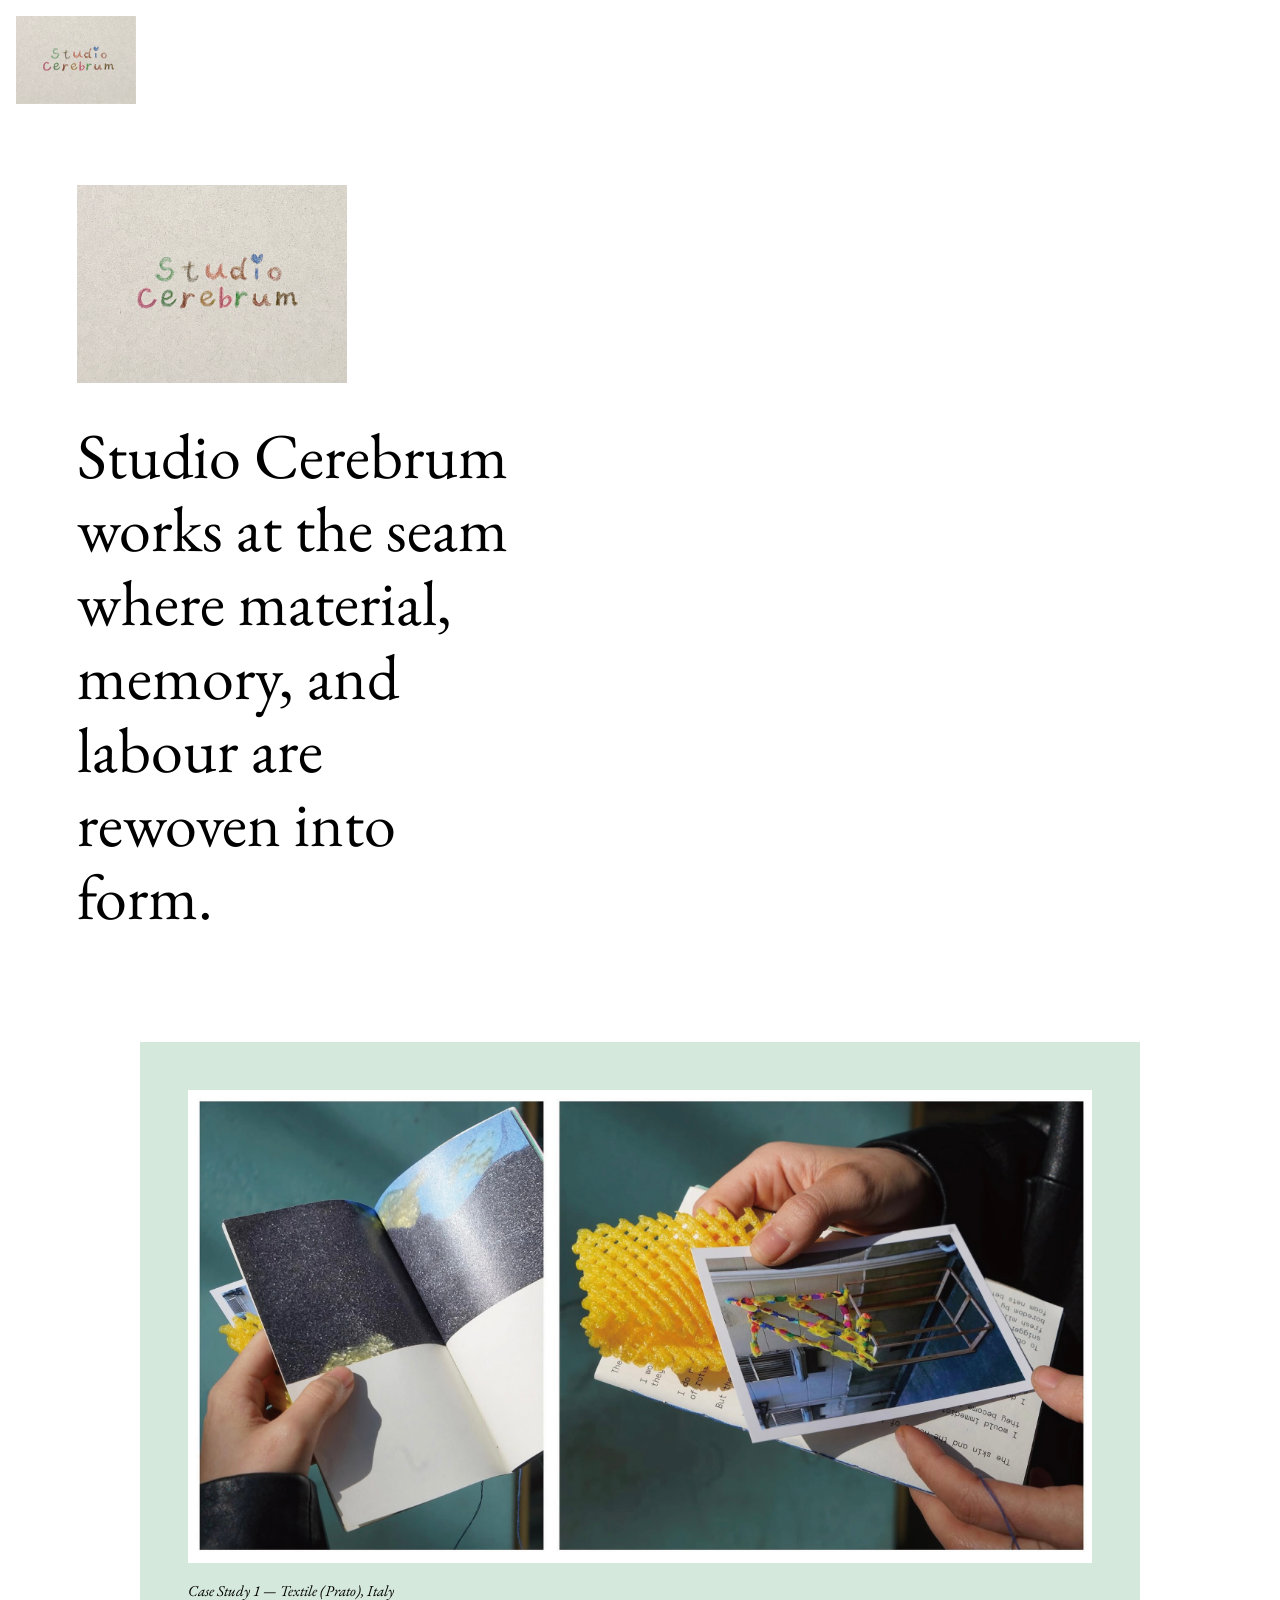
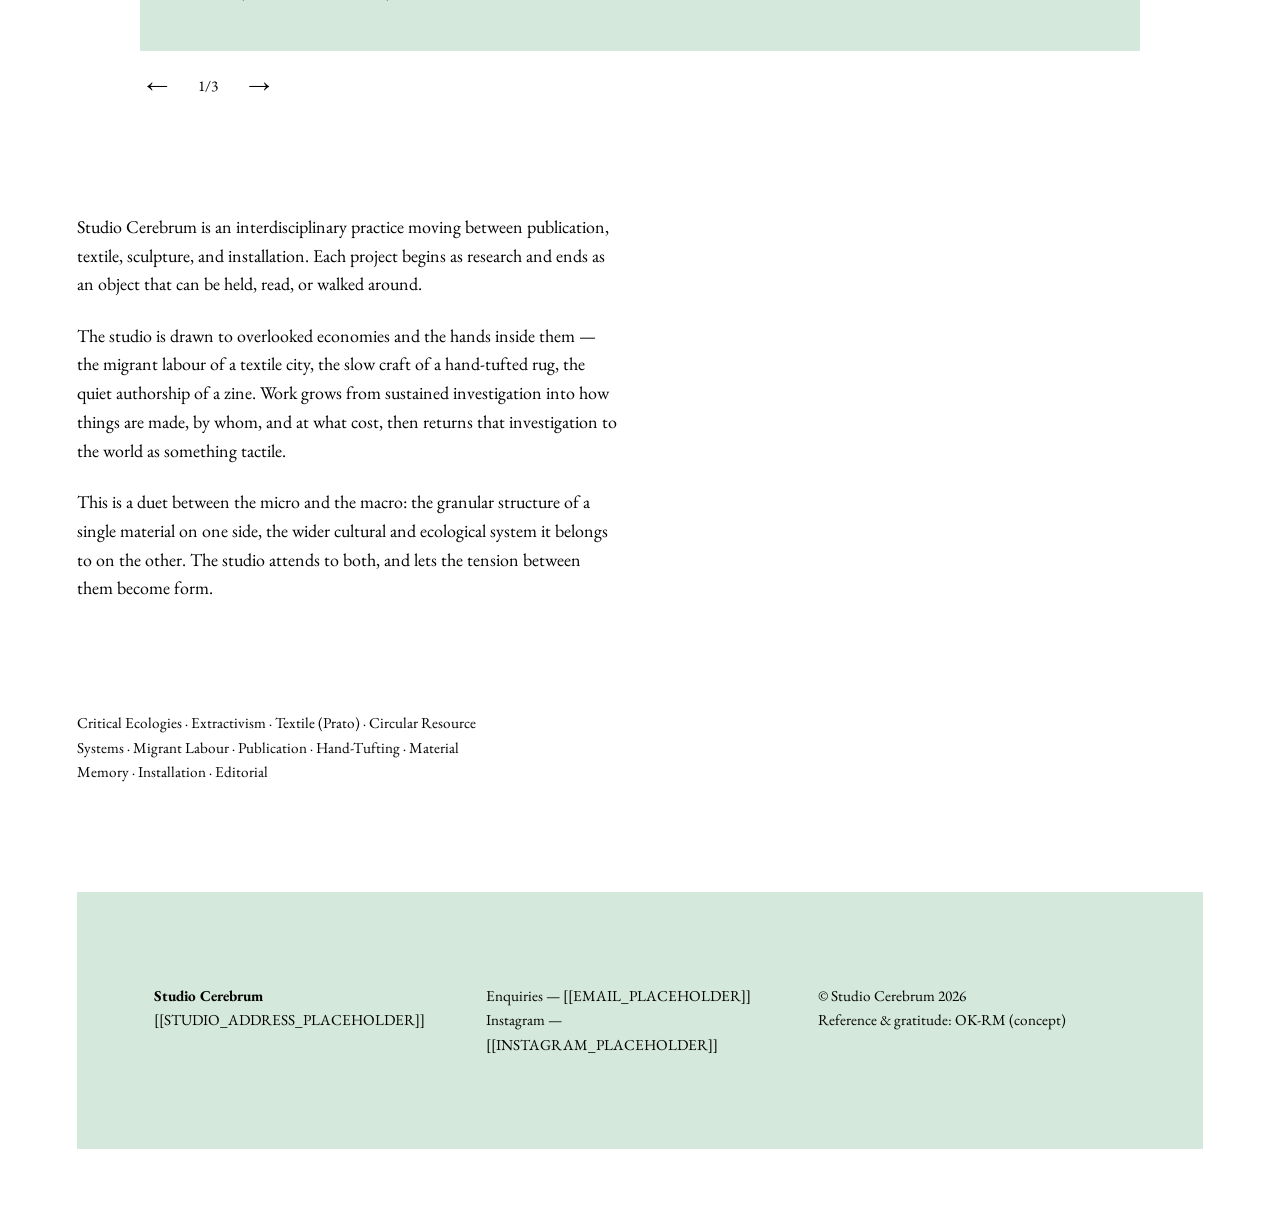
==== index.html @ 0ed7ded1 "Initial Studio Cerebrum landing page" ====
<!DOCTYPE html>
<html lang="en">
<head>
  <meta charset="UTF-8" />
  <meta name="viewport" content="width=device-width, initial-scale=1" />
  <title>Studio Cerebrum</title>
  <meta name="description" content="Studio Cerebrum — an interdisciplinary practice across publication, textile, sculpture, and installation." />
  <link rel="preconnect" href="https://fonts.googleapis.com">
  <link href="https://fonts.googleapis.com/css2?family=EB+Garamond:ital@0;1&display=swap" rel="stylesheet">
  <link rel="stylesheet" href="styles.css" />
</head>
<body id="top">
  <a class="markmini" href="#top" aria-label="Studio Cerebrum — back to top">
    <img src="assets/wordmark.jpg" alt="Studio Cerebrum" />
  </a>

  <header class="hero">
    <img class="wordmark" src="assets/wordmark.jpg" alt="Studio Cerebrum wordmark, hand-drawn in coloured pencil" />
    <h1>Studio Cerebrum works at the seam where material, memory, and labour are rewoven into form.</h1>
  </header>

  <section class="slideshow" aria-roledescription="carousel" aria-label="Selected works">
    <div class="mat">
      <figure class="slide is-active">
        <img src="assets/work-prato.jpg" alt="Zine spread: Case Study 1, Textile (Prato), bins of dyed wool in blue light" />
        <figcaption>Case Study 1 — Textile (Prato), Italy</figcaption>
      </figure>
      <figure class="slide">
        <img src="assets/work-zine.jpg" loading="lazy" alt="Hands holding a zine with a yellow 3D-printed mesh and a photographic insert" />
        <figcaption>Zine — foam nets, skin, and the heat of rotting (object + insert)</figcaption>
      </figure>
      <figure class="slide">
        <img src="assets/work-rug.jpg" loading="lazy" alt="Two people holding a large hand-tufted rug outdoors in a garden" />
        <figcaption>Hand-tufted rug, held in the garden</figcaption>
      </figure>
    </div>
    <div class="controls">
      <button class="prev" aria-label="Previous work">←</button>
      <span class="counter"><span class="n">1</span>/3</span>
      <button class="next" aria-label="Next work">→</button>
    </div>
  </section>

  <section class="about">
    <p>Studio Cerebrum is an interdisciplinary practice moving between publication, textile, sculpture, and installation. Each project begins as research and ends as an object that can be held, read, or walked around.</p>
    <p>The studio is drawn to overlooked economies and the hands inside them — the migrant labour of a textile city, the slow craft of a hand-tufted rug, the quiet authorship of a zine. Work grows from sustained investigation into how things are made, by whom, and at what cost, then returns that investigation to the world as something tactile.</p>
    <p>This is a duet between the micro and the macro: the granular structure of a single material on one side, the wider cultural and ecological system it belongs to on the other. The studio attends to both, and lets the tension between them become form.</p>
  </section>

  <section class="themes">
    <p>Critical Ecologies · Extractivism · Textile (Prato) · Circular Resource Systems · Migrant Labour · Publication · Hand-Tufting · Material Memory · Installation · Editorial</p>
  </section>

  <footer class="colophon">
    <p><strong>Studio Cerebrum</strong><br>[[STUDIO_ADDRESS_PLACEHOLDER]]</p>
    <p>Enquiries — [[EMAIL_PLACEHOLDER]]<br>Instagram — [[INSTAGRAM_PLACEHOLDER]]</p>
    <p>© Studio Cerebrum 2026<br>Reference &amp; gratitude: OK-RM (concept)</p>
  </footer>

  <script src="script.js"></script>
</body>
</html>
---- styles.css ----
:root{ --ink:#000; --paper:#fff; --sage:#d5e8dc; }
*{box-sizing:border-box;}
body{
  margin:0; background:var(--paper); color:var(--ink);
  font-family:"EB Garamond", Georgia, serif;
  font-size:18px; line-height:1.6;
  padding:clamp(24px,6vw,96px);
}
.markmini{position:fixed; top:16px; left:16px; width:120px; z-index:10;}
.markmini img{width:100%; height:auto; display:block;}
.hero{margin:12vh 0; max-width:50ch;}
.wordmark{max-width:360px; width:60%; height:auto; display:block; margin-bottom:4vh;}
.hero h1{font-weight:400; font-size:clamp(2rem,5vw,4rem); line-height:1.15; margin:0;}

.slideshow{margin:12vh auto; max-width:1000px;}
.mat{background:var(--sage); padding:clamp(16px,4vw,48px); position:relative;}
.slide{margin:0; display:none;}
.slide.is-active{display:block;}
.slide img{width:100%; height:auto; object-fit:contain; display:block;}
.slide figcaption{margin-top:1rem; font-style:italic; font-size:.95rem;}
.controls{display:flex; align-items:center; gap:1.5rem; margin-top:1rem;}
.controls button{background:none; border:none; font:inherit; font-size:1.4rem; cursor:pointer; color:var(--ink);}
.controls button:hover{color:#6f8f80;}
.counter{font-size:.95rem;}

.about{margin:12vh 0; max-width:60ch;}
.about p{margin:0 0 1.4rem;}
.themes{margin:12vh 0; max-width:60ch; font-size:.95rem;}
.colophon{
  margin:12vh -clamp(24px,6vw,96px) -clamp(24px,6vw,96px);
  background:var(--sage); padding:clamp(24px,6vw,96px);
  font-size:.95rem; display:grid; gap:1.5rem;
}
@media(min-width:768px){ .colophon{grid-template-columns:repeat(3,1fr);} }
@media(prefers-reduced-motion:reduce){ *{transition:none!important; animation:none!important;} }
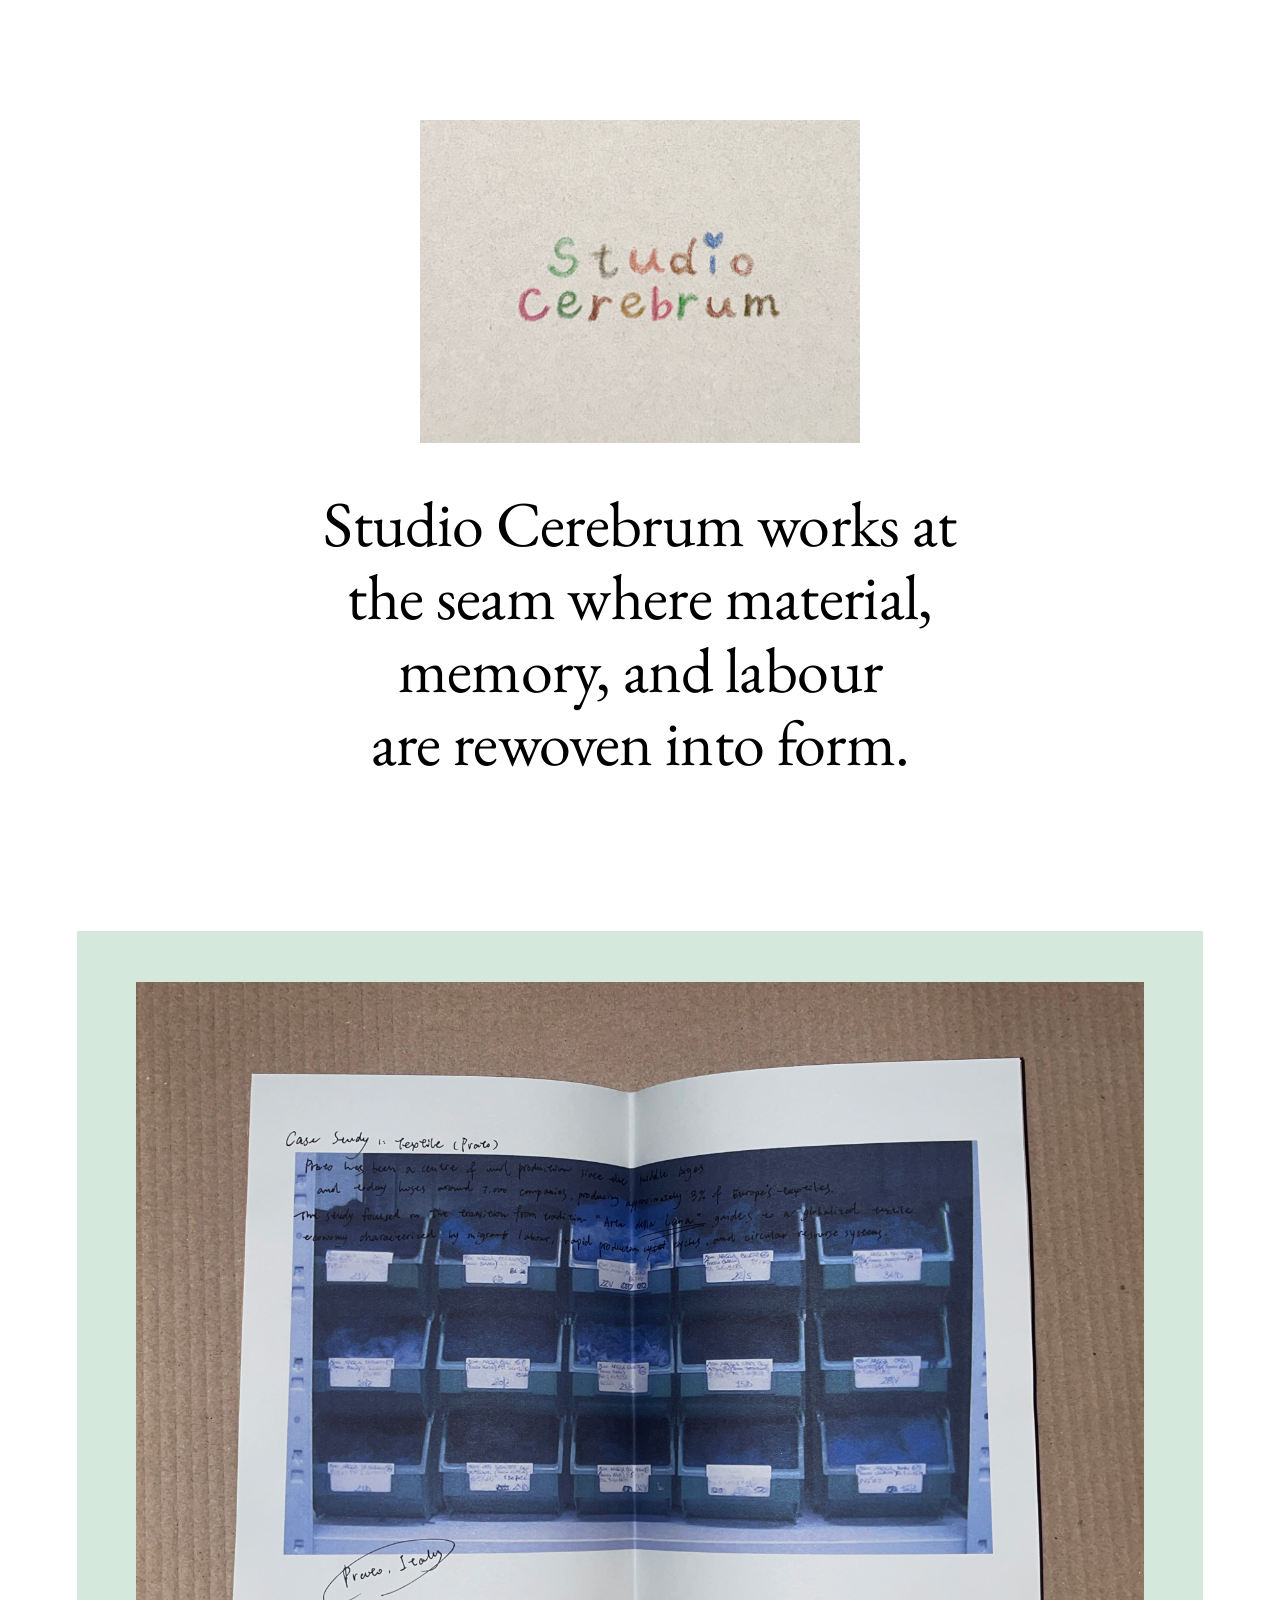
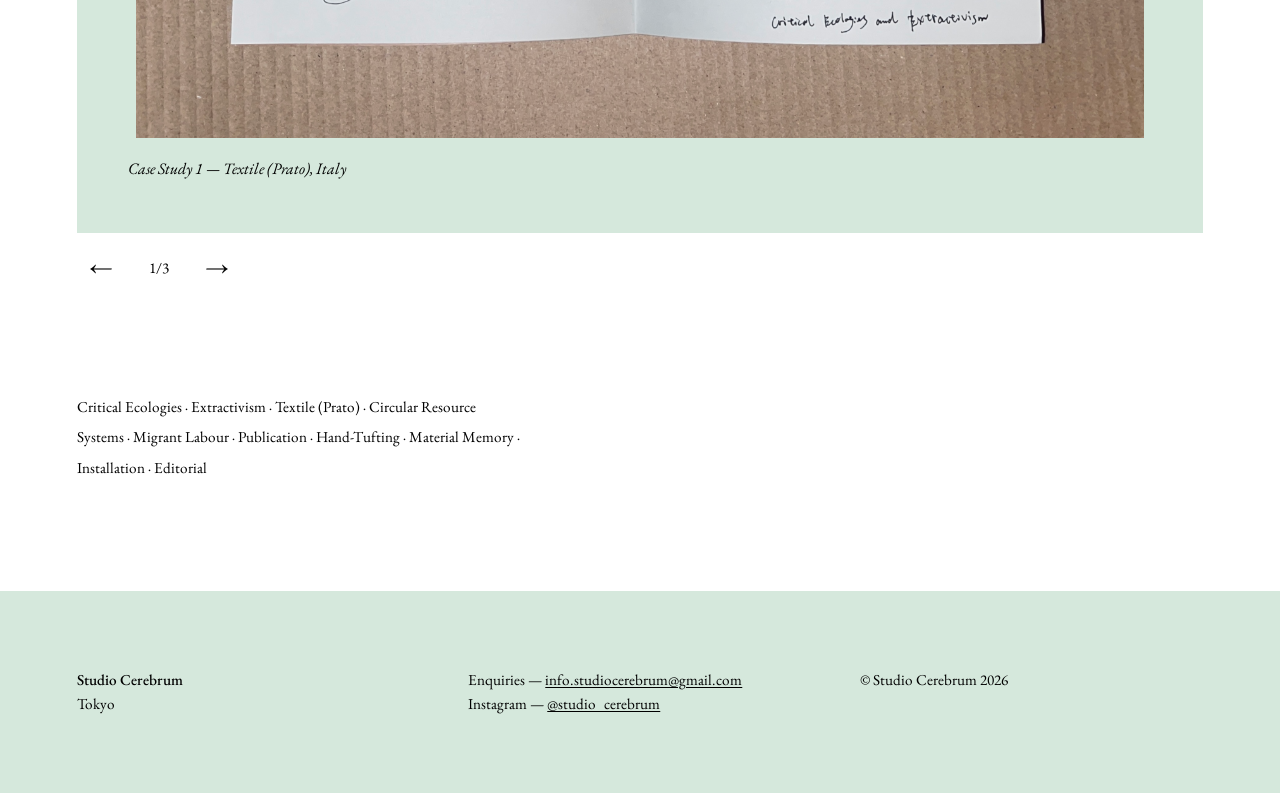
==== commit 132fb873: "Center hero, enlarge carousel, add black-curtain slide transition - Center logo + statement in the m" ====
--- a/index.html
+++ b/index.html
@@ -5,56 +5,75 @@
   <meta name="viewport" content="width=device-width, initial-scale=1" />
   <title>Studio Cerebrum</title>
   <meta name="description" content="Studio Cerebrum — an interdisciplinary practice across publication, textile, sculpture, and installation." />
-  <link rel="preconnect" href="https://fonts.googleapis.com">
-  <link href="https://fonts.googleapis.com/css2?family=EB+Garamond:ital@0;1&display=swap" rel="stylesheet">
+  <meta name="theme-color" content="#ffffff" />
+
+  <link rel="icon" type="image/jpeg" href="assets/wordmark.jpg" />
+  <link rel="apple-touch-icon" href="assets/wordmark.jpg" />
+
+  <link rel="preconnect" href="https://fonts.googleapis.com" />
+  <link rel="preconnect" href="https://fonts.gstatic.com" crossorigin />
+  <link href="https://fonts.googleapis.com/css2?family=EB+Garamond:ital,wght@0,400;0,500;1,400&display=swap" rel="stylesheet" />
   <link rel="stylesheet" href="styles.css" />
 </head>
 <body id="top">
-  <a class="markmini" href="#top" aria-label="Studio Cerebrum — back to top">
-    <img src="assets/wordmark.jpg" alt="Studio Cerebrum" />
+
+  <!-- 1. Fixed corner mark — fades in after the hero scrolls away -->
+  <a class="markmini" href="#top" aria-label="Studio Cerebrum — back to top" data-mark hidden>
+    <img src="assets/wordmark.jpg" alt="" width="120" height="92" />
   </a>
 
+  <!-- 2. Hero -->
   <header class="hero">
-    <img class="wordmark" src="assets/wordmark.jpg" alt="Studio Cerebrum wordmark, hand-drawn in coloured pencil" />
+    <img class="wordmark" src="assets/wordmark.jpg"
+         alt="Studio Cerebrum wordmark, hand-drawn in coloured pencil"
+         width="912" height="668" />
     <h1>Studio Cerebrum works at the seam where material, memory, and labour are rewoven into form.</h1>
   </header>
 
+  <!-- 3. Slideshow -->
   <section class="slideshow" aria-roledescription="carousel" aria-label="Selected works">
     <div class="mat">
-      <figure class="slide is-active">
-        <img src="assets/work-prato.jpg" alt="Zine spread: Case Study 1, Textile (Prato), bins of dyed wool in blue light" />
-        <figcaption>Case Study 1 — Textile (Prato), Italy</figcaption>
-      </figure>
-      <figure class="slide">
-        <img src="assets/work-zine.jpg" loading="lazy" alt="Hands holding a zine with a yellow 3D-printed mesh and a photographic insert" />
-        <figcaption>Zine — foam nets, skin, and the heat of rotting (object + insert)</figcaption>
-      </figure>
-      <figure class="slide">
-        <img src="assets/work-rug.jpg" loading="lazy" alt="Two people holding a large hand-tufted rug outdoors in a garden" />
-        <figcaption>Hand-tufted rug, held in the garden</figcaption>
-      </figure>
+      <div class="frame" data-frame>
+        <figure class="slide is-active" role="group" aria-roledescription="slide" aria-label="1 of 3">
+          <img src="assets/work-zine.jpg"
+               alt="Zine spread for Case Study 1, Textile (Prato): a printed photograph of stacked crates of dyed wool under blue light, with handwritten field notes."
+               width="788" height="591" />
+          <figcaption>Case Study 1 — Textile (Prato), Italy</figcaption>
+        </figure>
+        <figure class="slide" role="group" aria-roledescription="slide" aria-label="2 of 3">
+          <img src="assets/work-prato.jpg" loading="lazy"
+               alt="Hands holding an open zine; a yellow 3D-printed mesh net rests over a photographic insert of an outdoor installation."
+               width="1209" height="615" />
+          <figcaption>Zine — foam nets, skin, and the heat of rotting (object + insert)</figcaption>
+        </figure>
+        <figure class="slide" role="group" aria-roledescription="slide" aria-label="3 of 3">
+          <img src="assets/work-rug.jpg" loading="lazy"
+               alt="Two people holding a large hand-tufted rug outdoors at Daichuji temple, its pink and blue forms facing the camera."
+               width="600" height="400" />
+          <figcaption>Hand-tufted rug, held at Daichuji temple</figcaption>
+        </figure>
+      </div>
+      <!-- fades to black between slides, masking the next image while it loads -->
+      <div class="curtain" data-curtain aria-hidden="true"></div>
     </div>
+
     <div class="controls">
-      <button class="prev" aria-label="Previous work">←</button>
-      <span class="counter"><span class="n">1</span>/3</span>
-      <button class="next" aria-label="Next work">→</button>
+      <button class="prev" type="button" aria-label="Previous work">&larr;</button>
+      <span class="counter" aria-live="polite"><span class="n">1</span>/3</span>
+      <button class="next" type="button" aria-label="Next work">&rarr;</button>
     </div>
   </section>
 
-  <section class="about">
-    <p>Studio Cerebrum is an interdisciplinary practice moving between publication, textile, sculpture, and installation. Each project begins as research and ends as an object that can be held, read, or walked around.</p>
-    <p>The studio is drawn to overlooked economies and the hands inside them — the migrant labour of a textile city, the slow craft of a hand-tufted rug, the quiet authorship of a zine. Work grows from sustained investigation into how things are made, by whom, and at what cost, then returns that investigation to the world as something tactile.</p>
-    <p>This is a duet between the micro and the macro: the granular structure of a single material on one side, the wider cultural and ecological system it belongs to on the other. The studio attends to both, and lets the tension between them become form.</p>
-  </section>
-
+  <!-- 4. Themes -->
   <section class="themes">
     <p>Critical Ecologies · Extractivism · Textile (Prato) · Circular Resource Systems · Migrant Labour · Publication · Hand-Tufting · Material Memory · Installation · Editorial</p>
   </section>
 
+  <!-- 5. Colophon -->
   <footer class="colophon">
-    <p><strong>Studio Cerebrum</strong><br>[[STUDIO_ADDRESS_PLACEHOLDER]]</p>
-    <p>Enquiries — [[EMAIL_PLACEHOLDER]]<br>Instagram — [[INSTAGRAM_PLACEHOLDER]]</p>
-    <p>© Studio Cerebrum 2026<br>Reference &amp; gratitude: OK-RM (concept)</p>
+    <p><strong>Studio Cerebrum</strong><br>Tokyo</p>
+    <p>Enquiries — <a href="mailto:info.studiocerebrum@gmail.com">info.studiocerebrum@gmail.com</a><br>Instagram — <a href="https://www.instagram.com/studio_cerebrum/" target="_blank" rel="noopener">@studio_cerebrum</a></p>
+    <p>© Studio Cerebrum 2026</p>
   </footer>
 
   <script src="script.js"></script>
--- a/styles.css
+++ b/styles.css
@@ -1,35 +1,217 @@
-:root{ --ink:#000; --paper:#fff; --sage:#d5e8dc; }
-*{box-sizing:border-box;}
+/* Studio Cerebrum — a studio as a slow gallery.
+   Three colours only: ink, paper, sage. Sage is a whisper (< ~20% of any view). */
+
+:root{
+  --ink:#000000;
+  --paper:#ffffff;
+  --sage:#d5e8dc;
+
+  --pad:clamp(24px, 6vw, 96px);   /* outer page margin */
+  --gap:12vh;                     /* vertical rhythm between sections */
+}
+
+*{ box-sizing:border-box; }
+
+html{ scroll-behavior:smooth; }
+
 body{
-  margin:0; background:var(--paper); color:var(--ink);
-  font-family:"EB Garamond", Georgia, serif;
-  font-size:18px; line-height:1.6;
-  padding:clamp(24px,6vw,96px);
-}
-.markmini{position:fixed; top:16px; left:16px; width:120px; z-index:10;}
-.markmini img{width:100%; height:auto; display:block;}
-.hero{margin:12vh 0; max-width:50ch;}
-.wordmark{max-width:360px; width:60%; height:auto; display:block; margin-bottom:4vh;}
-.hero h1{font-weight:400; font-size:clamp(2rem,5vw,4rem); line-height:1.15; margin:0;}
-
-.slideshow{margin:12vh auto; max-width:1000px;}
-.mat{background:var(--sage); padding:clamp(16px,4vw,48px); position:relative;}
-.slide{margin:0; display:none;}
-.slide.is-active{display:block;}
-.slide img{width:100%; height:auto; object-fit:contain; display:block;}
-.slide figcaption{margin-top:1rem; font-style:italic; font-size:.95rem;}
-.controls{display:flex; align-items:center; gap:1.5rem; margin-top:1rem;}
-.controls button{background:none; border:none; font:inherit; font-size:1.4rem; cursor:pointer; color:var(--ink);}
-.controls button:hover{color:#6f8f80;}
-.counter{font-size:.95rem;}
-
-.about{margin:12vh 0; max-width:60ch;}
-.about p{margin:0 0 1.4rem;}
-.themes{margin:12vh 0; max-width:60ch; font-size:.95rem;}
+  margin:0;
+  padding:var(--pad);
+  background:var(--paper);
+  color:var(--ink);
+  font-family:"EB Garamond", Georgia, "Times New Roman", serif;
+  font-size:18px;
+  line-height:1.6;
+  font-weight:400;
+  text-rendering:optimizeLegibility;
+  -webkit-font-smoothing:antialiased;
+}
+
+/* Keyboard focus is always clearly visible (visibility requirement). */
+:focus-visible{
+  outline:2px solid var(--ink);
+  outline-offset:3px;
+}
+
+img{ max-width:100%; }
+
+/* ---- 1. Fixed corner mark ------------------------------------------------ */
+/* Hidden by default: on narrow screens there is no margin for it to live in,
+   so it would sit on top of the text. It only appears on wide screens, where
+   the page's outer margin is wider than the mark — so it never covers copy. */
+.markmini{
+  position:fixed;
+  top:24px;
+  left:12px;
+  width:50px;
+  z-index:10;
+  display:none;
+  opacity:0;
+  transform:translateY(-6px);
+  transition:opacity .4s ease, transform .4s ease;
+  pointer-events:none;          /* unclickable while hidden */
+}
+@media (min-width:1100px){
+  .markmini{ display:block; }   /* outer margin (>=66px) now clears the mark */
+}
+.markmini.is-visible{
+  opacity:1;
+  transform:none;
+  pointer-events:auto;
+}
+.markmini img{
+  width:100%;
+  height:auto;
+  display:block;
+}
+
+/* ---- 2. Hero ------------------------------------------------------------- */
+/* Logo + statement centred in the middle of the first screen. */
+.hero{
+  min-height:calc(100vh - 2 * var(--pad));
+  margin:0 0 var(--gap);
+  display:flex;
+  flex-direction:column;
+  justify-content:center;
+  align-items:center;
+  text-align:center;
+}
+.wordmark{
+  display:block;
+  width:clamp(240px, 44vw, 440px);
+  height:auto;
+  margin:0 0 5vh;
+}
+.hero h1{
+  margin:0;
+  max-width:24ch;
+  font-weight:400;
+  font-size:clamp(2rem, 5vw, 4rem);
+  line-height:1.14;
+  letter-spacing:-0.01em;
+  text-wrap:balance;
+}
+
+/* ---- 3. Slideshow (the heart of the page — kept large) ------------------- */
+.slideshow{
+  margin:var(--gap) auto;
+  max-width:min(1280px, 96vw);
+}
+.mat{
+  position:relative;         /* containing block for the curtain */
+  background:var(--sage);
+  padding:clamp(20px, 4vw, 56px);
+}
+/* All slides share one grid cell so the frame stays steady between images.
+   minmax(0,1fr) lets the track shrink below the images' intrinsic width
+   (default grid min-width:auto would otherwise force horizontal overflow). */
+.frame{
+  display:grid;
+  grid-template-columns:minmax(0, 1fr);
+  cursor:pointer;            /* click image to advance */
+}
+.slide{
+  grid-area:1 / 1;
+  min-width:0;
+  margin:0;
+  opacity:0;
+  visibility:hidden;
+  align-self:center;
+}
+.slide.is-active{
+  opacity:1;
+  visibility:visible;
+}
+.slide img{
+  width:100%;
+  height:auto;
+  max-height:84vh;
+  object-fit:contain;        /* never crop the artworks */
+  display:block;
+  margin:0 auto;
+}
+.slide figcaption{
+  margin-top:1.1rem;
+  font-style:italic;
+  font-size:1rem;
+  color:var(--ink);
+}
+
+/* Black curtain: fades in over the image, the next slide is swapped behind it,
+   then it fades out once that image has loaded — buying time for heavy photos. */
+.curtain{
+  position:absolute;
+  inset:0;
+  background:var(--ink);
+  opacity:0;
+  pointer-events:none;
+  transition:opacity .34s ease;
+  z-index:2;
+}
+.curtain.is-on{ opacity:1; }
+
+.controls{
+  display:flex;
+  align-items:center;
+  gap:1.5rem;
+  margin-top:1.25rem;
+}
+.controls button{
+  background:none;
+  border:none;
+  font:inherit;
+  font-size:1.5rem;
+  line-height:1;
+  padding:.15em .5em;
+  cursor:pointer;
+  color:var(--ink);
+  border-radius:2px;
+  transition:background-color .2s ease;
+}
+.controls button:hover{ background:var(--sage); }   /* accent only on hover */
+.counter{
+  font-size:.95rem;
+  font-variant-numeric:tabular-nums;
+}
+
+/* ---- 4. Themes ----------------------------------------------------------- */
+.themes{
+  margin:var(--gap) 0;
+  max-width:64ch;
+  font-size:.95rem;
+  line-height:2;
+  color:var(--ink);
+}
+.themes p{ margin:0; }
+
+/* ---- 6. Colophon --------------------------------------------------------- */
 .colophon{
-  margin:12vh -clamp(24px,6vw,96px) -clamp(24px,6vw,96px);
-  background:var(--sage); padding:clamp(24px,6vw,96px);
-  font-size:.95rem; display:grid; gap:1.5rem;
-}
-@media(min-width:768px){ .colophon{grid-template-columns:repeat(3,1fr);} }
-@media(prefers-reduced-motion:reduce){ *{transition:none!important; animation:none!important;} }
+  /* bleed the sage panel to the full viewport width, past the body padding */
+  margin:var(--gap) calc(-1 * var(--pad)) calc(-1 * var(--pad));
+  padding:clamp(32px, 6vw, 96px) var(--pad);
+  background:var(--sage);
+  color:var(--ink);
+  font-size:.95rem;
+  display:grid;
+  gap:1.5rem;
+}
+.colophon p{ margin:0; }
+.colophon strong{ font-weight:500; }
+.colophon a{
+  color:var(--ink);
+  text-decoration:underline;
+  text-underline-offset:2px;
+  text-decoration-thickness:1px;
+}
+.colophon a:hover{ text-decoration:none; }
+
+/* ---- Breakpoint ---------------------------------------------------------- */
+@media (min-width:768px){
+  .colophon{ grid-template-columns:repeat(3, 1fr); gap:3rem; }
+}
+
+/* ---- Motion preferences -------------------------------------------------- */
+@media (prefers-reduced-motion:reduce){
+  html{ scroll-behavior:auto; }
+  *{ transition:none !important; animation:none !important; }
+}
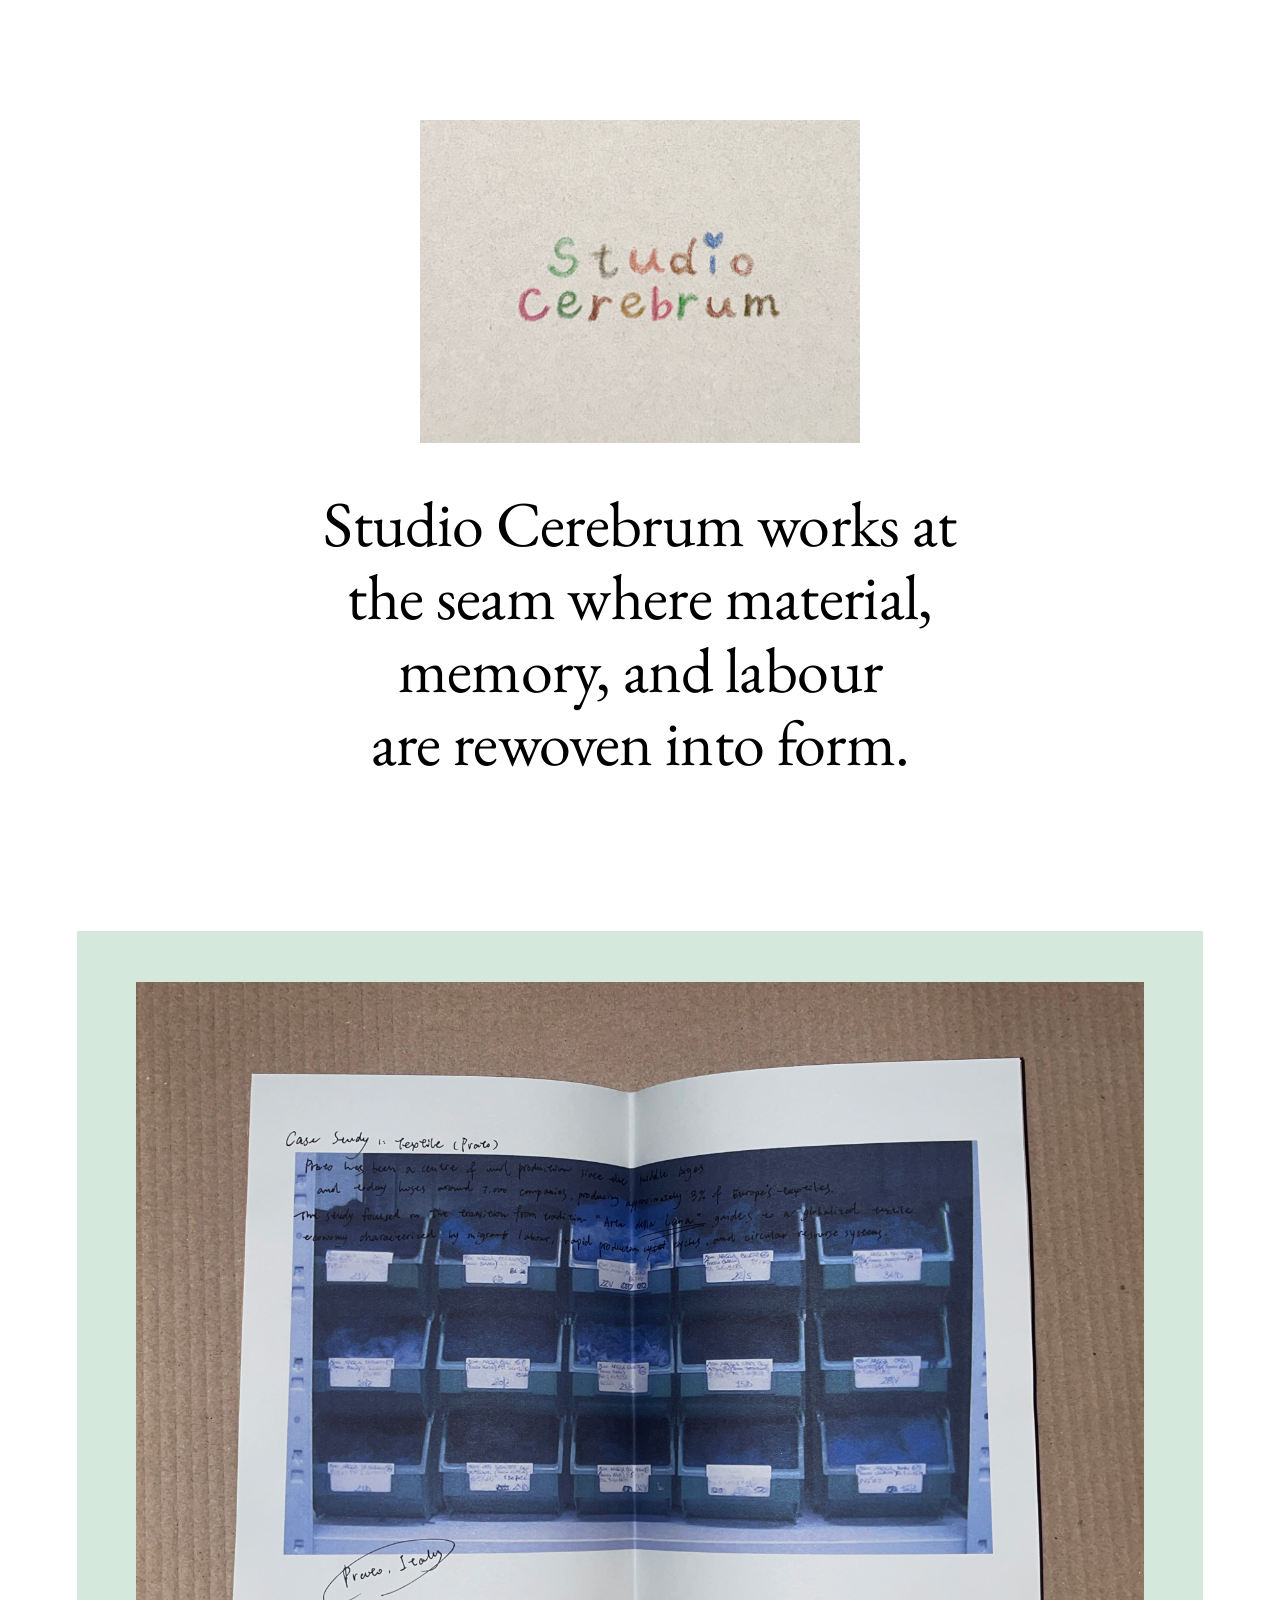
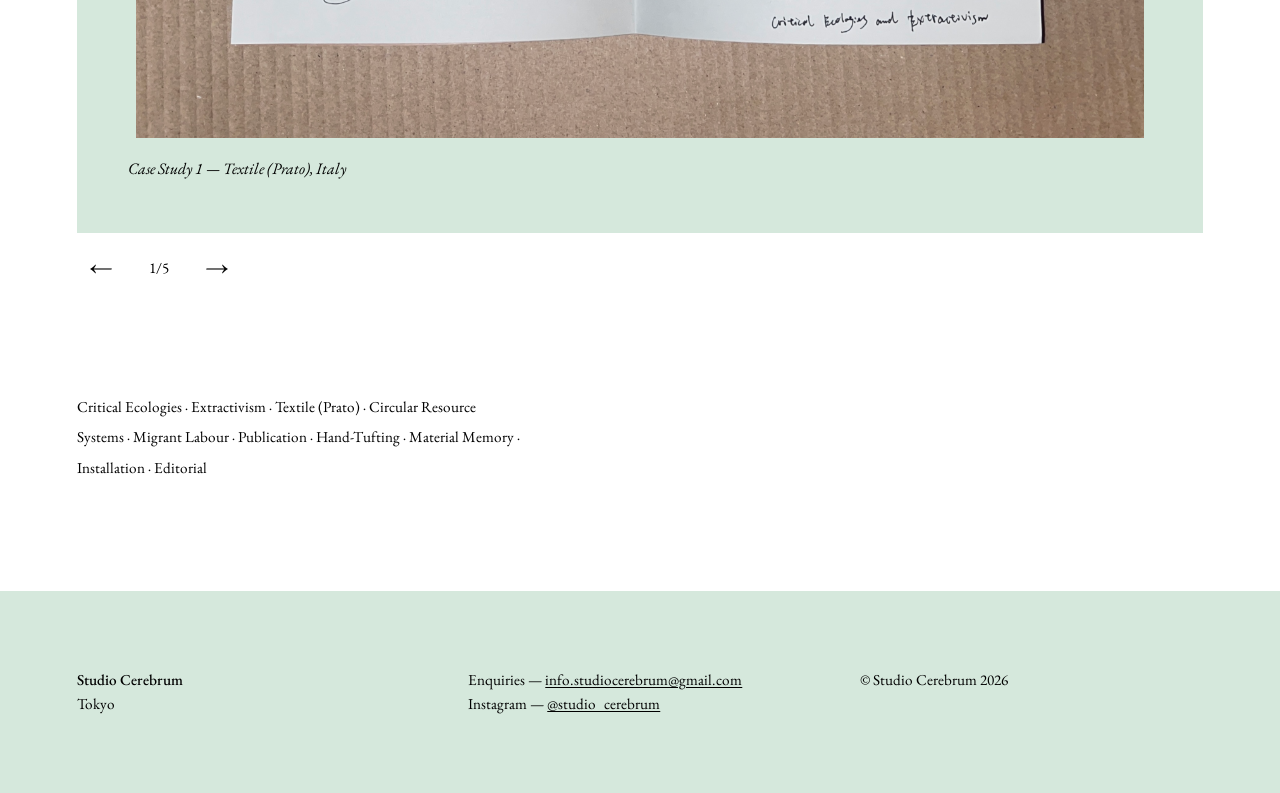
==== commit b41808a7: "Add Rug and Minipouch slides; retitle slide 2 - Add two slides (Rug, Minipouch) with title-only capt" ====
--- a/index.html
+++ b/index.html
@@ -34,23 +34,35 @@
   <section class="slideshow" aria-roledescription="carousel" aria-label="Selected works">
     <div class="mat">
       <div class="frame" data-frame>
-        <figure class="slide is-active" role="group" aria-roledescription="slide" aria-label="1 of 3">
+        <figure class="slide is-active" role="group" aria-roledescription="slide" aria-label="1 of 5">
           <img src="assets/work-zine.jpg"
                alt="Zine spread for Case Study 1, Textile (Prato): a printed photograph of stacked crates of dyed wool under blue light, with handwritten field notes."
                width="788" height="591" />
           <figcaption>Case Study 1 — Textile (Prato), Italy</figcaption>
         </figure>
-        <figure class="slide" role="group" aria-roledescription="slide" aria-label="2 of 3">
+        <figure class="slide" role="group" aria-roledescription="slide" aria-label="2 of 5">
           <img src="assets/work-prato.jpg" loading="lazy"
                alt="Hands holding an open zine; a yellow 3D-printed mesh net rests over a photographic insert of an outdoor installation."
                width="1209" height="615" />
-          <figcaption>Zine — foam nets, skin, and the heat of rotting (object + insert)</figcaption>
+          <figcaption>Zine — In good company with FF</figcaption>
         </figure>
-        <figure class="slide" role="group" aria-roledescription="slide" aria-label="3 of 3">
+        <figure class="slide" role="group" aria-roledescription="slide" aria-label="3 of 5">
           <img src="assets/work-rug.jpg" loading="lazy"
                alt="Two people holding a large hand-tufted rug outdoors at Daichuji temple, its pink and blue forms facing the camera."
                width="600" height="400" />
           <figcaption>Hand-tufted rug, held at Daichuji temple</figcaption>
+        </figure>
+        <figure class="slide" role="group" aria-roledescription="slide" aria-label="4 of 5">
+          <img src="assets/Rug.jpg" loading="lazy"
+               alt="Close-up detail of a hand-tufted rug: abstract pink, white, black and yellow organic forms within a red border, on a pink-and-black ground."
+               width="3507" height="2480" />
+          <figcaption>Rug</figcaption>
+        </figure>
+        <figure class="slide" role="group" aria-roledescription="slide" aria-label="5 of 5">
+          <img src="assets/Minipouch.jpg" loading="lazy"
+               alt="A small hand-knitted blue drawstring pouch on a cord, with a carved bead, photographed on a dark reflective surface."
+               width="3294" height="2329" />
+          <figcaption>Minipouch</figcaption>
         </figure>
       </div>
       <!-- fades to black between slides, masking the next image while it loads -->
@@ -59,7 +71,7 @@
 
     <div class="controls">
       <button class="prev" type="button" aria-label="Previous work">&larr;</button>
-      <span class="counter" aria-live="polite"><span class="n">1</span>/3</span>
+      <span class="counter" aria-live="polite"><span class="n">1</span>/5</span>
       <button class="next" type="button" aria-label="Next work">&rarr;</button>
     </div>
   </section>
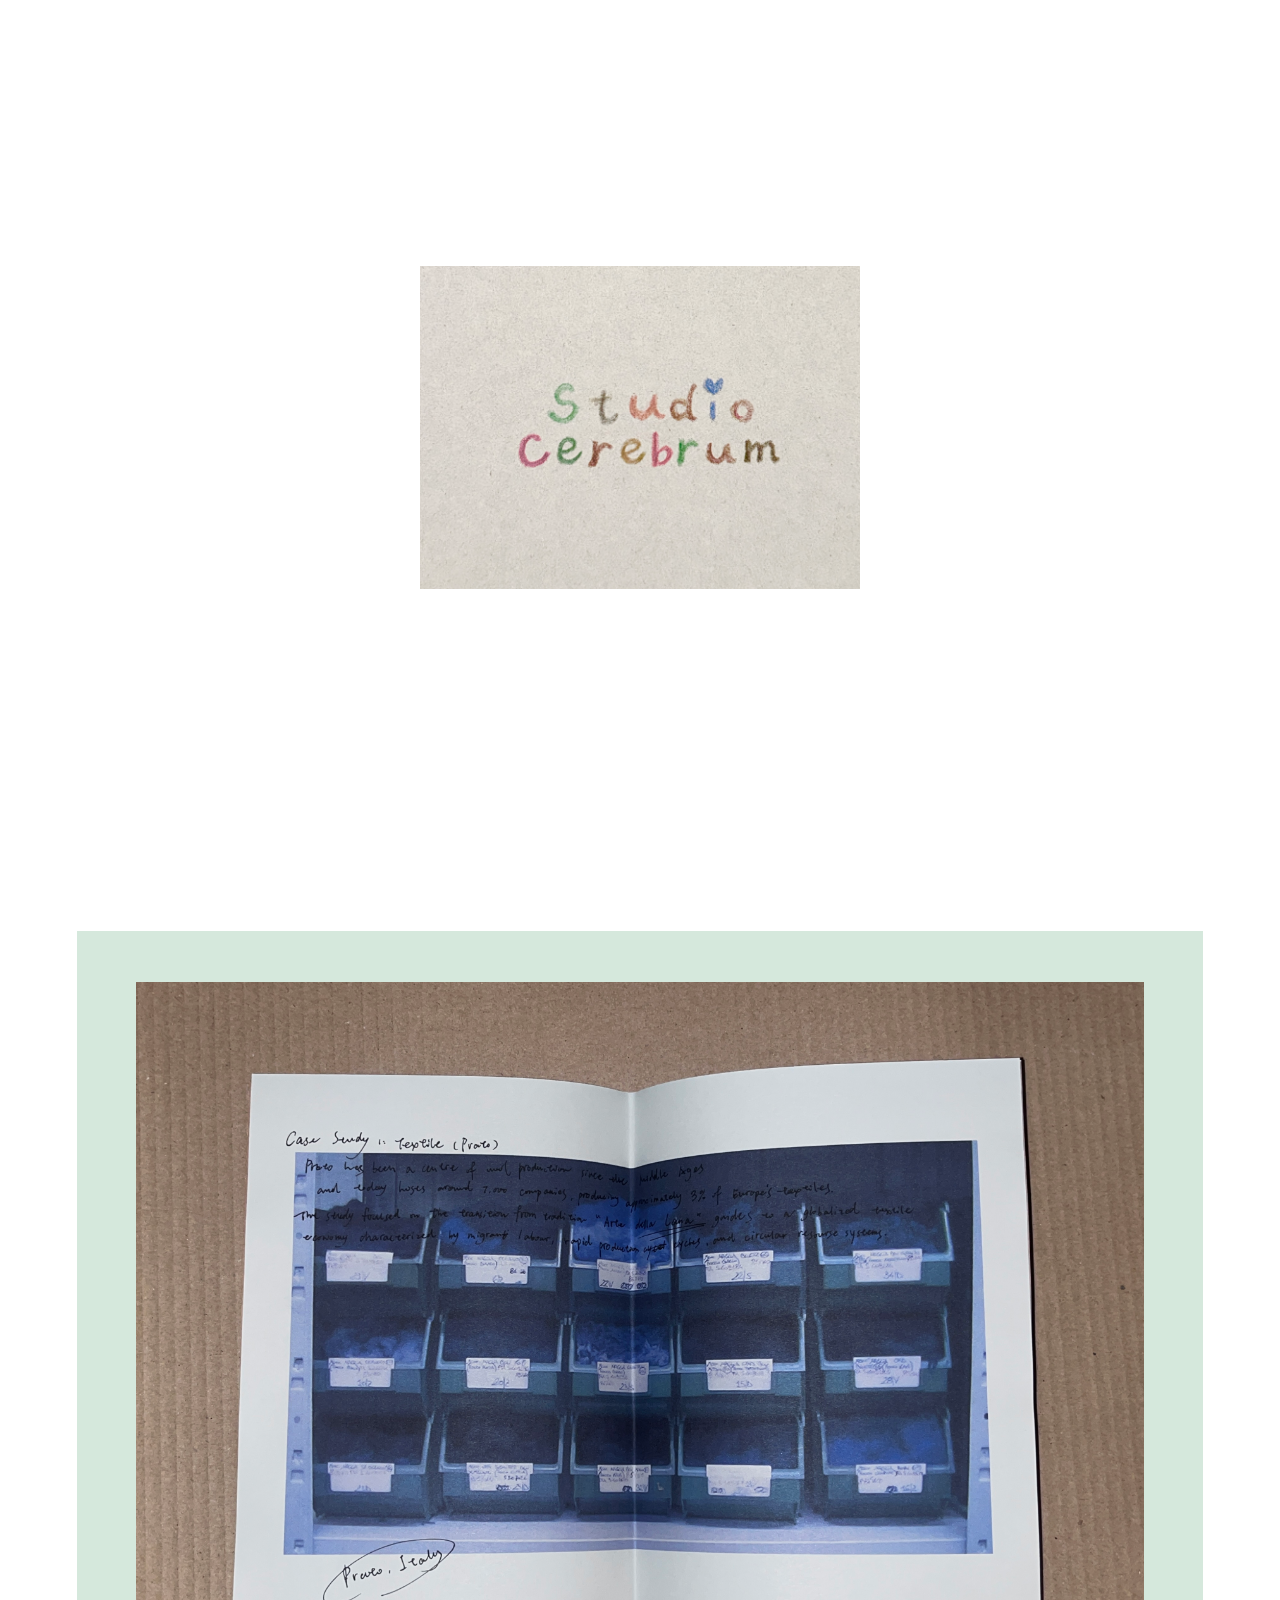
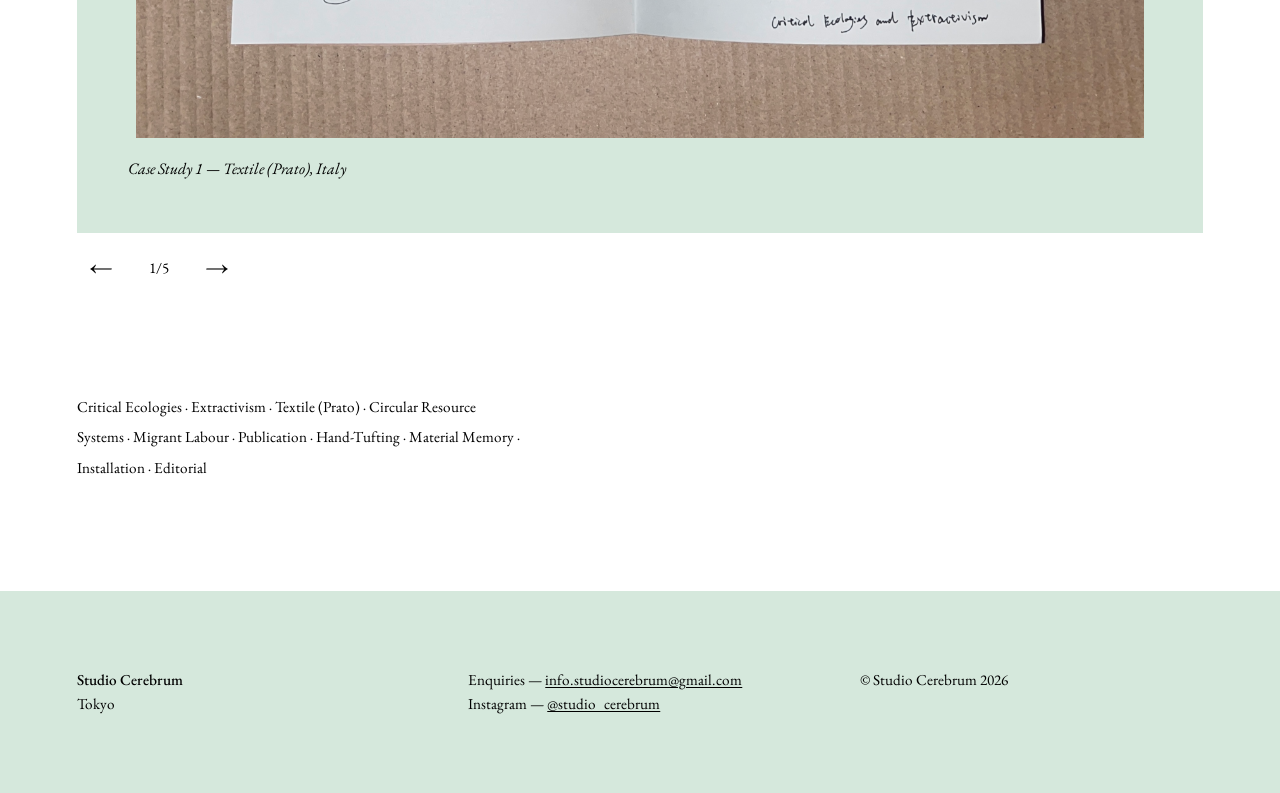
==== commit ceee8390: "update" ====
--- a/index.html
+++ b/index.html
@@ -27,7 +27,7 @@
     <img class="wordmark" src="assets/wordmark.jpg"
          alt="Studio Cerebrum wordmark, hand-drawn in coloured pencil"
          width="912" height="668" />
-    <h1>Studio Cerebrum works at the seam where material, memory, and labour are rewoven into form.</h1>
+    <!-- <h1>Studio Cerebrum works at the seam where material, memory, and labour are rewoven into form.</h1> -->
   </header>
 
   <!-- 3. Slideshow -->
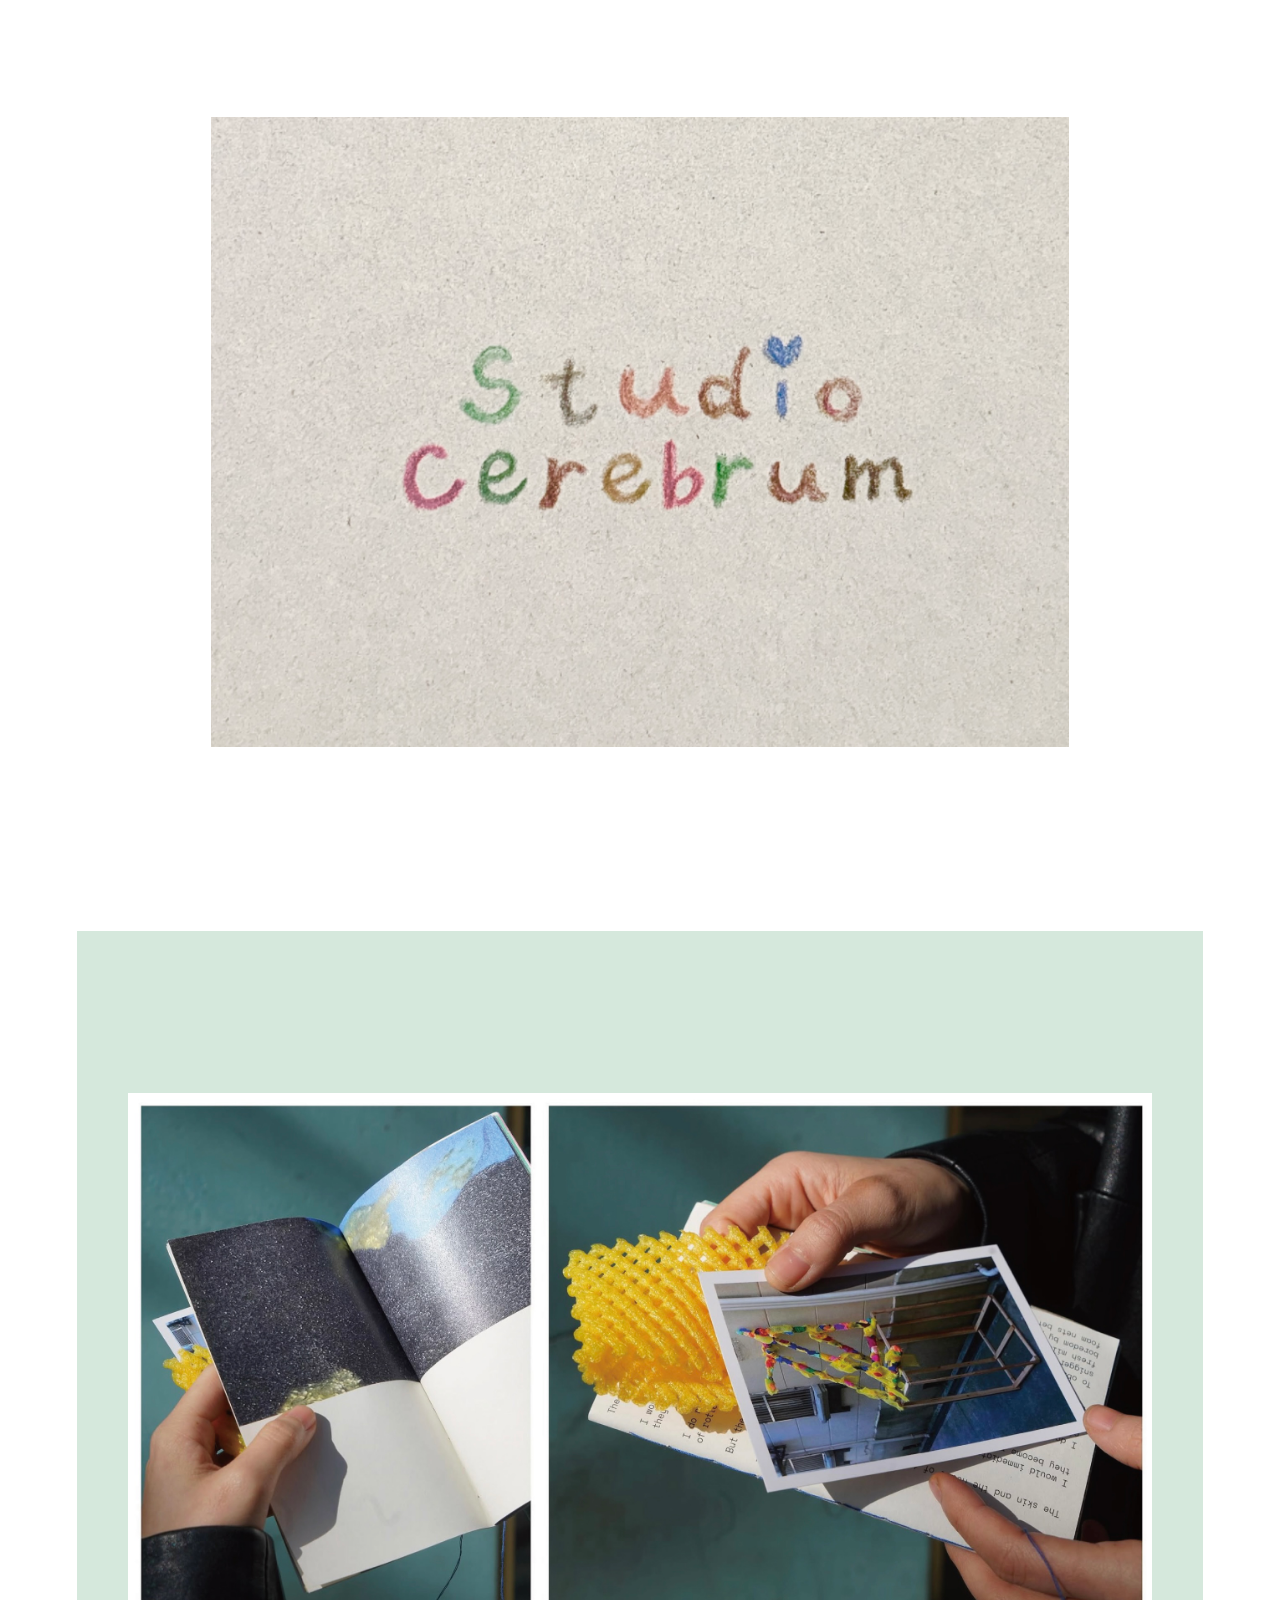
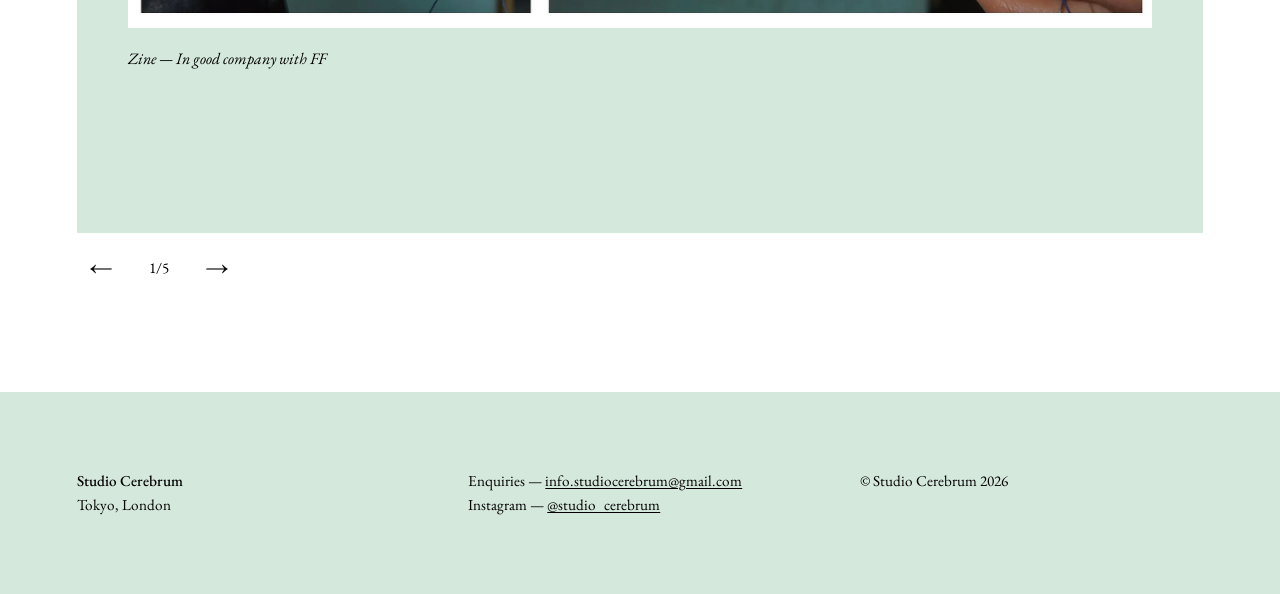
==== commit 1c046676: "Reorder slides, enlarge hero logo, scroll-snap to carousel - Slide order: FF, Case Study 1, Daichuji" ====
--- a/index.html
+++ b/index.html
@@ -35,16 +35,16 @@
     <div class="mat">
       <div class="frame" data-frame>
         <figure class="slide is-active" role="group" aria-roledescription="slide" aria-label="1 of 5">
-          <img src="assets/work-zine.jpg"
-               alt="Zine spread for Case Study 1, Textile (Prato): a printed photograph of stacked crates of dyed wool under blue light, with handwritten field notes."
-               width="788" height="591" />
-          <figcaption>Case Study 1 — Textile (Prato), Italy</figcaption>
-        </figure>
-        <figure class="slide" role="group" aria-roledescription="slide" aria-label="2 of 5">
-          <img src="assets/work-prato.jpg" loading="lazy"
+          <img src="assets/work-prato.jpg"
                alt="Hands holding an open zine; a yellow 3D-printed mesh net rests over a photographic insert of an outdoor installation."
                width="1209" height="615" />
           <figcaption>Zine — In good company with FF</figcaption>
+        </figure>
+        <figure class="slide" role="group" aria-roledescription="slide" aria-label="2 of 5">
+          <img src="assets/work-zine.jpg" loading="lazy"
+               alt="Zine spread for Case Study 1, Textile (Prato): a printed photograph of stacked crates of dyed wool under blue light, with handwritten field notes."
+               width="788" height="591" />
+          <figcaption>Zine — Case Study 1</figcaption>
         </figure>
         <figure class="slide" role="group" aria-roledescription="slide" aria-label="3 of 5">
           <img src="assets/work-rug.jpg" loading="lazy"
@@ -53,16 +53,16 @@
           <figcaption>Hand-tufted rug, held at Daichuji temple</figcaption>
         </figure>
         <figure class="slide" role="group" aria-roledescription="slide" aria-label="4 of 5">
+          <img src="assets/Minipouch.jpg" loading="lazy"
+               alt="A small hand-knitted blue drawstring pouch on a cord, with a carved bead, photographed on a dark reflective surface."
+               width="3294" height="2329" />
+          <figcaption>Minipouch</figcaption>
+        </figure>
+        <figure class="slide" role="group" aria-roledescription="slide" aria-label="5 of 5">
           <img src="assets/Rug.jpg" loading="lazy"
                alt="Close-up detail of a hand-tufted rug: abstract pink, white, black and yellow organic forms within a red border, on a pink-and-black ground."
                width="3507" height="2480" />
           <figcaption>Rug</figcaption>
-        </figure>
-        <figure class="slide" role="group" aria-roledescription="slide" aria-label="5 of 5">
-          <img src="assets/Minipouch.jpg" loading="lazy"
-               alt="A small hand-knitted blue drawstring pouch on a cord, with a carved bead, photographed on a dark reflective surface."
-               width="3294" height="2329" />
-          <figcaption>Minipouch</figcaption>
         </figure>
       </div>
       <!-- fades to black between slides, masking the next image while it loads -->
@@ -76,14 +76,9 @@
     </div>
   </section>
 
-  <!-- 4. Themes -->
-  <section class="themes">
-    <p>Critical Ecologies · Extractivism · Textile (Prato) · Circular Resource Systems · Migrant Labour · Publication · Hand-Tufting · Material Memory · Installation · Editorial</p>
-  </section>
-
-  <!-- 5. Colophon -->
+  <!-- 4. Colophon -->
   <footer class="colophon">
-    <p><strong>Studio Cerebrum</strong><br>Tokyo</p>
+    <p><strong>Studio Cerebrum</strong><br>Tokyo, London</p>
     <p>Enquiries — <a href="mailto:info.studiocerebrum@gmail.com">info.studiocerebrum@gmail.com</a><br>Instagram — <a href="https://www.instagram.com/studio_cerebrum/" target="_blank" rel="noopener">@studio_cerebrum</a></p>
     <p>© Studio Cerebrum 2026</p>
   </footer>
--- a/styles.css
+++ b/styles.css
@@ -12,7 +12,11 @@
 
 *{ box-sizing:border-box; }
 
-html{ scroll-behavior:smooth; }
+html{
+  scroll-behavior:smooth;
+  /* a gentle snap so a downward scroll comes to rest on the carousel */
+  scroll-snap-type:y proximity;
+}
 
 body{
   margin:0;
@@ -78,9 +82,11 @@
 }
 .wordmark{
   display:block;
-  width:clamp(240px, 44vw, 440px);
-  height:auto;
-  margin:0 0 5vh;
+  /* sized by height so it reads as large as the carousel pictures,
+     with a width guard so it never exceeds the viewport */
+  height:min(70vh, 62vw);
+  width:auto;
+  margin:0 0 4vh;
 }
 .hero h1{
   margin:0;
@@ -96,6 +102,8 @@
 .slideshow{
   margin:var(--gap) auto;
   max-width:min(1280px, 96vw);
+  scroll-snap-align:start;     /* scroll down → rest here, on the carousel */
+  scroll-margin-top:4vh;
 }
 .mat{
   position:relative;         /* containing block for the curtain */
@@ -174,17 +182,7 @@
   font-variant-numeric:tabular-nums;
 }
 
-/* ---- 4. Themes ----------------------------------------------------------- */
-.themes{
-  margin:var(--gap) 0;
-  max-width:64ch;
-  font-size:.95rem;
-  line-height:2;
-  color:var(--ink);
-}
-.themes p{ margin:0; }
-
-/* ---- 6. Colophon --------------------------------------------------------- */
+/* ---- 4. Colophon --------------------------------------------------------- */
 .colophon{
   /* bleed the sage panel to the full viewport width, past the body padding */
   margin:var(--gap) calc(-1 * var(--pad)) calc(-1 * var(--pad));
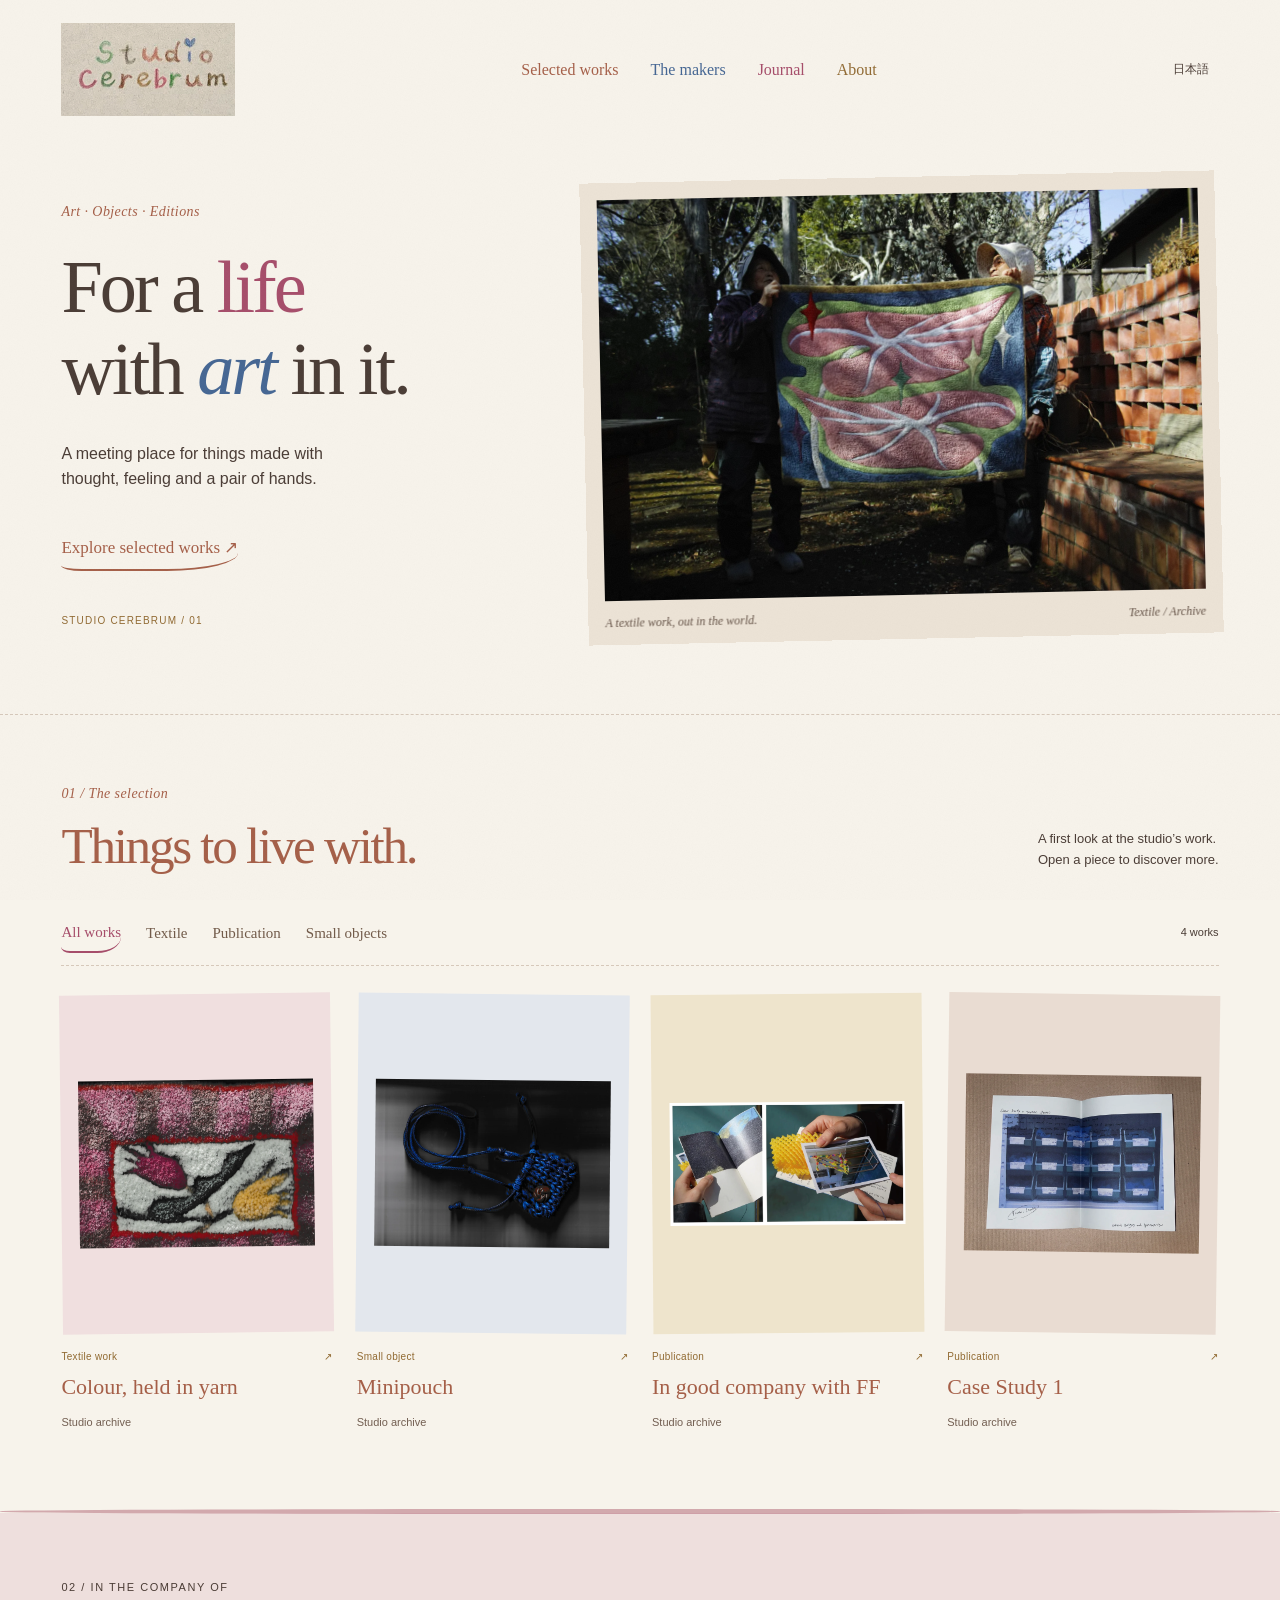
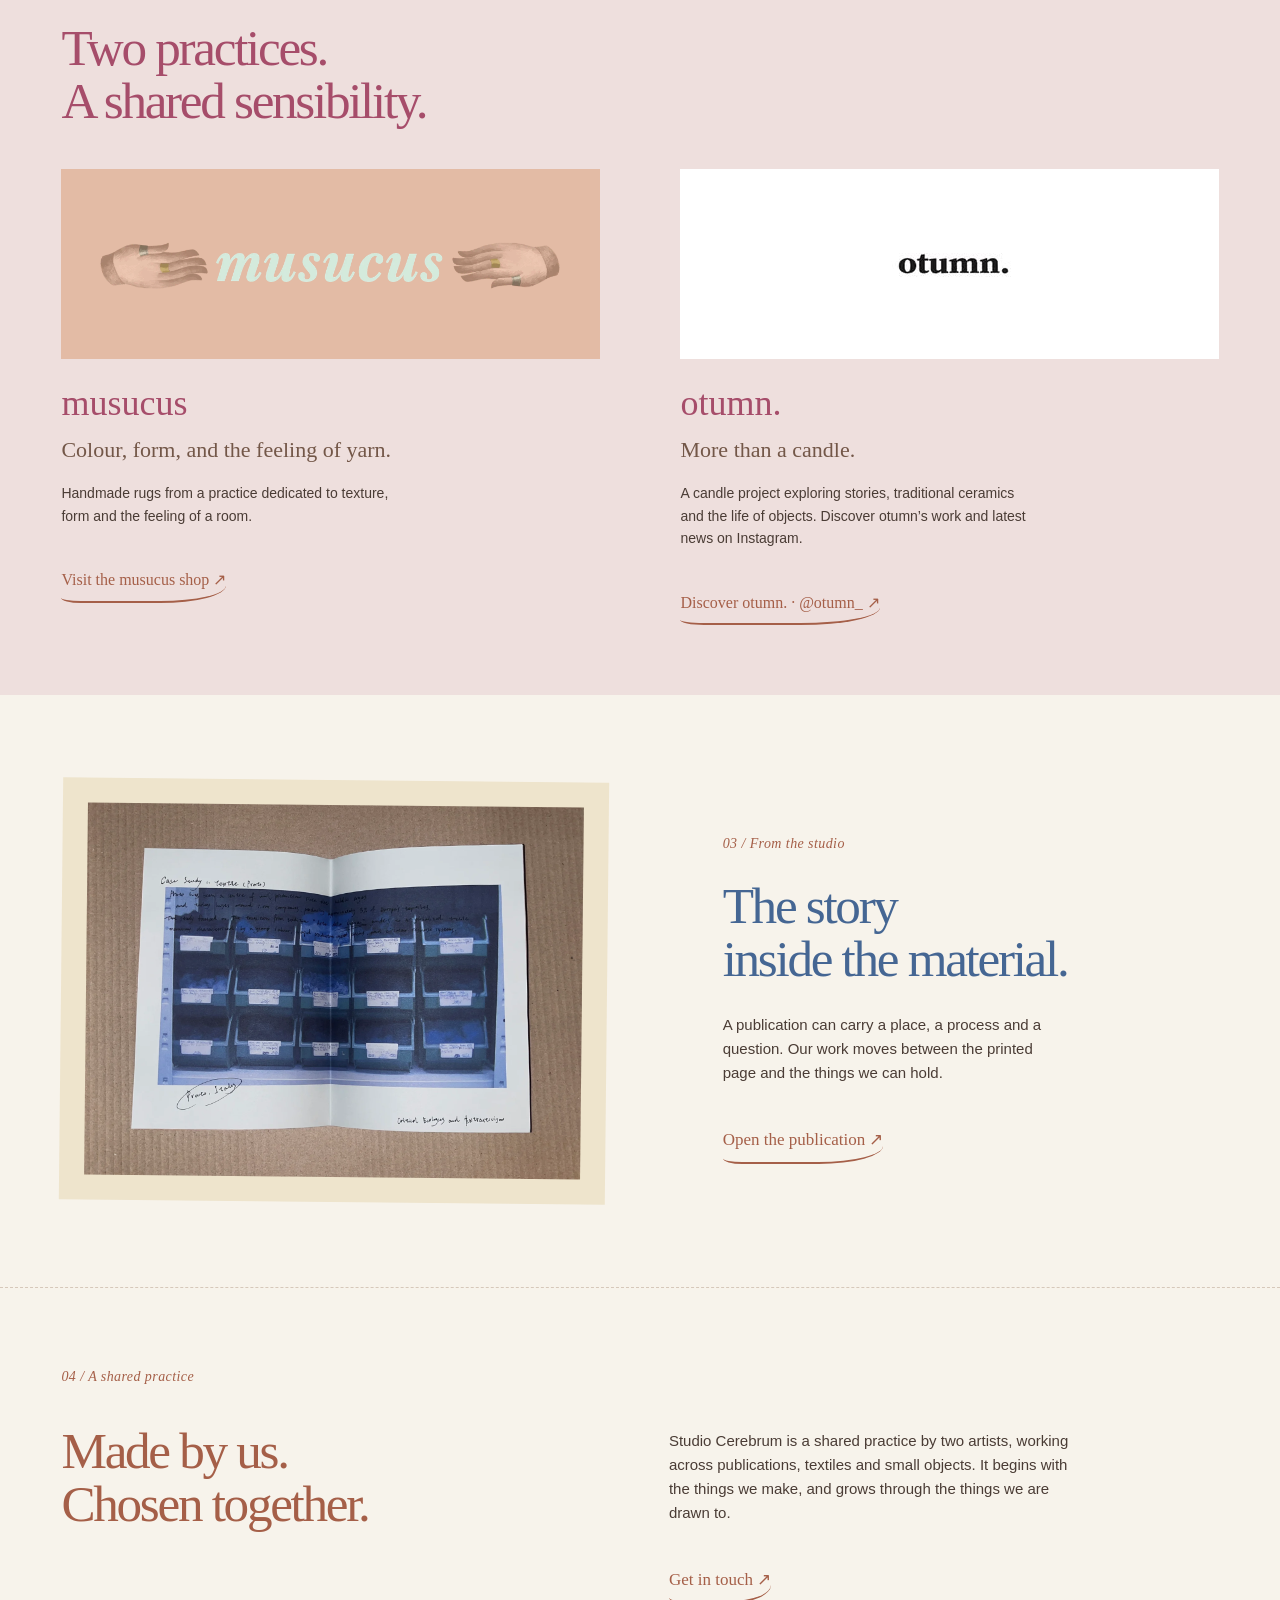
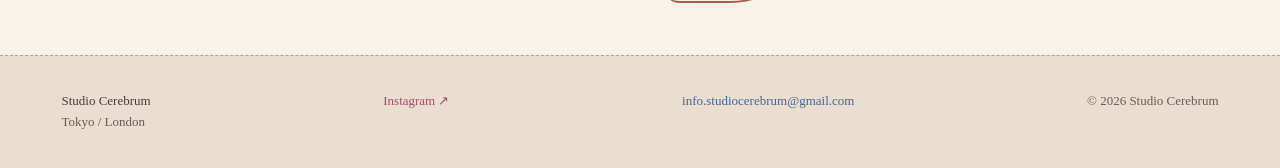
==== commit 0fd4bfb3: "Publish Cerebrum redesign at the main domain" ====
--- a/index.html
+++ b/index.html
@@ -1,88 +1,14 @@
-<!DOCTYPE html>
-<html lang="en">
-<head>
-  <meta charset="UTF-8" />
-  <meta name="viewport" content="width=device-width, initial-scale=1" />
-  <title>Studio Cerebrum</title>
-  <meta name="description" content="Studio Cerebrum — an interdisciplinary practice across publication, textile, sculpture, and installation." />
-  <meta name="theme-color" content="#ffffff" />
-
-  <link rel="icon" type="image/jpeg" href="assets/wordmark.jpg" />
-  <link rel="apple-touch-icon" href="assets/wordmark.jpg" />
-
-  <link rel="preconnect" href="https://fonts.googleapis.com" />
-  <link rel="preconnect" href="https://fonts.gstatic.com" crossorigin />
-  <link href="https://fonts.googleapis.com/css2?family=EB+Garamond:ital,wght@0,400;0,500;1,400&display=swap" rel="stylesheet" />
-  <link rel="stylesheet" href="styles.css" />
-</head>
-<body id="top">
-
-  <!-- 1. Fixed corner mark — fades in after the hero scrolls away -->
-  <a class="markmini" href="#top" aria-label="Studio Cerebrum — back to top" data-mark hidden>
-    <img src="assets/wordmark.jpg" alt="" width="120" height="92" />
-  </a>
-
-  <!-- 2. Hero -->
-  <header class="hero">
-    <img class="wordmark" src="assets/wordmark.jpg"
-         alt="Studio Cerebrum wordmark, hand-drawn in coloured pencil"
-         width="912" height="668" />
-    <!-- <h1>Studio Cerebrum works at the seam where material, memory, and labour are rewoven into form.</h1> -->
-  </header>
-
-  <!-- 3. Slideshow -->
-  <section class="slideshow" aria-roledescription="carousel" aria-label="Selected works">
-    <div class="mat">
-      <div class="frame" data-frame>
-        <figure class="slide is-active" role="group" aria-roledescription="slide" aria-label="1 of 5">
-          <img src="assets/work-prato.jpg"
-               alt="Hands holding an open zine; a yellow 3D-printed mesh net rests over a photographic insert of an outdoor installation."
-               width="1209" height="615" />
-          <figcaption>Zine — In good company with FF</figcaption>
-        </figure>
-        <figure class="slide" role="group" aria-roledescription="slide" aria-label="2 of 5">
-          <img src="assets/work-zine.jpg" loading="lazy"
-               alt="Zine spread for Case Study 1, Textile (Prato): a printed photograph of stacked crates of dyed wool under blue light, with handwritten field notes."
-               width="788" height="591" />
-          <figcaption>Zine — Case Study 1</figcaption>
-        </figure>
-        <figure class="slide" role="group" aria-roledescription="slide" aria-label="3 of 5">
-          <img src="assets/work-rug.jpg" loading="lazy"
-               alt="Two people holding a large hand-tufted rug outdoors at Daichuji temple, its pink and blue forms facing the camera."
-               width="600" height="400" />
-          <figcaption>Hand-tufted rug, held at Daichuji temple</figcaption>
-        </figure>
-        <figure class="slide" role="group" aria-roledescription="slide" aria-label="4 of 5">
-          <img src="assets/Minipouch.jpg" loading="lazy"
-               alt="A small hand-knitted blue drawstring pouch on a cord, with a carved bead, photographed on a dark reflective surface."
-               width="3294" height="2329" />
-          <figcaption>Minipouch</figcaption>
-        </figure>
-        <figure class="slide" role="group" aria-roledescription="slide" aria-label="5 of 5">
-          <img src="assets/Rug.jpg" loading="lazy"
-               alt="Close-up detail of a hand-tufted rug: abstract pink, white, black and yellow organic forms within a red border, on a pink-and-black ground."
-               width="3507" height="2480" />
-          <figcaption>Rug</figcaption>
-        </figure>
-      </div>
-      <!-- fades to black between slides, masking the next image while it loads -->
-      <div class="curtain" data-curtain aria-hidden="true"></div>
-    </div>
-
-    <div class="controls">
-      <button class="prev" type="button" aria-label="Previous work">&larr;</button>
-      <span class="counter" aria-live="polite"><span class="n">1</span>/5</span>
-      <button class="next" type="button" aria-label="Next work">&rarr;</button>
-    </div>
-  </section>
-
-  <!-- 4. Colophon -->
-  <footer class="colophon">
-    <p><strong>Studio Cerebrum</strong><br>Tokyo, London</p>
-    <p>Enquiries — <a href="mailto:info.studiocerebrum@gmail.com">info.studiocerebrum@gmail.com</a><br>Instagram — <a href="https://www.instagram.com/studio_cerebrum/" target="_blank" rel="noopener">@studio_cerebrum</a></p>
-    <p>© Studio Cerebrum 2026</p>
-  </footer>
-
-  <script src="script.js"></script>
-</body>
-</html>
+<!doctype html>
+<html lang="en"><head><meta charset="utf-8"><meta name="viewport" content="width=device-width,initial-scale=1"><link rel="canonical" href="https://studiocerebrum.site/"><meta property="og:type" content="website"><meta property="og:title" content="Studio Cerebrum — Art, objects and editions"><meta property="og:url" content="https://studiocerebrum.site/"><meta property="og:image" content="https://studiocerebrum.site/assets/work-rug.webp"><meta name="description" content="Studio Cerebrum is a shared art practice bringing together textile works, publications and small objects, with musucus and otumn."><title>Studio Cerebrum — Objects for everyday company</title><link rel="stylesheet" href="style.css"><link rel="stylesheet" href="logo-palette.css"></head>
+<body><header><a class="brand" href="#top" aria-label="Studio Cerebrum home"><img src="assets/wordmark.webp" width="912" height="668" alt="Studio Cerebrum"></a><nav aria-label="Main"><a href="#selection" data-en="Selected works" data-ja="作品">Selected works</a><a href="#makers" data-en="The makers" data-ja="つくり手">The makers</a><a href="#journal" data-en="Journal" data-ja="読みもの">Journal</a><a href="#about" data-en="About" data-ja="私たちについて">About</a></nav><button id="language" aria-label="Switch to Japanese">日本語</button></header>
+<main id="top"><section class="hero"><div class="hero-copy"><p class="eyebrow">Art · Objects · Editions</p><h1 data-en="For a <span class='pencil-rose'>life</span><br>with <span class='pencil-blue'>art</span> in it." data-ja="<span class='pencil-blue'>アート</span>と、<br><span class='pencil-rose'>暮らしていく。</span>">For a <span class="pencil-rose">life</span><br>with <span class="pencil-blue">art</span> in it.</h1><p data-en="A meeting place for things made with thought, feeling and a pair of hands." data-ja="考えること、感じること、手を動かすこと。そこから生まれたものが集まる場所。">A meeting place for things made with thought, feeling and a pair of hands.</p><a class="text-link" href="#selection" data-en="Explore selected works ↗" data-ja="作品を見る ↗">Explore selected works ↗</a><span class="hero-no">STUDIO CEREBRUM / 01</span></div><figure class="hero-image"><img src="assets/work-rug.webp" width="5424" height="3616" fetchpriority="high" alt="A large pink and green hand-tufted rug held outdoors at a temple"><figcaption><span data-en="A textile work, out in the world." data-ja="外の世界に、テキスタイルの作品を。">A textile work, out in the world.</span><span>Textile / Archive</span></figcaption></figure></section>
+<section id="selection" class="selection"><div class="section-heading"><div><p class="eyebrow">01 / The selection</p><h2 data-en="Things to live with." data-ja="暮らしのそばに。">Things to live with.</h2></div><p class="section-note" data-en="A first look at the studio’s work.<br>Open a piece to discover more." data-ja="スタジオの作品をご紹介します。<br>それぞれの作品から、もう少し奥へ。">A first look at the studio’s work.<br>Open a piece to discover more.</p></div><div class="filters" role="group" aria-label="Filter selected works"><button class="active" data-filter="all" aria-pressed="true" data-en="All works" data-ja="すべて">All works</button><button data-filter="textile" aria-pressed="false" data-en="Textile" data-ja="テキスタイル">Textile</button><button data-filter="print" aria-pressed="false" data-en="Publication" data-ja="出版物">Publication</button><button data-filter="object" aria-pressed="false" data-en="Small objects" data-ja="小さなもの">Small objects</button><span id="count" aria-live="polite">4 works</span></div>
+<div class="works"><article data-category="textile"><button class="work-button" data-work="rug"><div class="image-mat pink"><img src="assets/Rug.webp" alt="Pink, white, black and yellow organic forms in a hand-tufted rug" width="3507" height="2480" loading="lazy"></div><div class="work-meta"><span>Textile work</span><span>↗</span></div><p data-en="Colour, held in yarn" data-ja="糸に宿る色">Colour, held in yarn</p><span class="caption">Studio archive</span></button></article><article data-category="object"><button class="work-button" data-work="pouch"><div class="image-mat sage"><img src="assets/Minipouch.webp" alt="A blue knitted pouch with a cord and bead" width="3294" height="2329" loading="lazy"></div><div class="work-meta"><span>Small object</span><span>↗</span></div><p data-en="Minipouch" data-ja="ミニポーチ">Minipouch</p><span class="caption">Studio archive</span></button></article><article data-category="print"><button class="work-button" data-work="zine"><div class="image-mat cream"><img src="assets/work-prato.webp" alt="An open publication held in hands, with a yellow mesh form" width="1209" height="615" loading="lazy"></div><div class="work-meta"><span>Publication</span><span>↗</span></div><p>In good company with FF</p><span class="caption">Studio archive</span></button></article><article data-category="print"><button class="work-button" data-work="study"><div class="image-mat gray"><img src="assets/work-zine.webp" alt="A textile research publication spread with a photograph of wool crates" width="788" height="591" loading="lazy"></div><div class="work-meta"><span>Publication</span><span>↗</span></div><p>Case Study 1</p><span class="caption">Studio archive</span></button></article></div><noscript><p>All works are shown. For details, contact the studio using the email below.</p></noscript></section>
+<section id="makers" class="maker makers-pair"><p class="eyebrow">02 / In the company of</p><h2 class="makers-heading" data-en="Two practices.<br>A shared sensibility." data-ja="ふたつの制作。<br>ひとつの感性。">Two practices.<br>A shared sensibility.</h2><div class="makers-list">
+<article class="maker-card"><a class="maker-logo musucus-mark" href="https://musucus.base.shop/" target="_blank" rel="noopener" aria-label="musucus — visit the shop"><img src="assets/musucus-logo.webp" alt="musucus — illustrated hands and wordmark" width="1800" height="286" loading="lazy"></a><div><h3>musucus</h3><p class="maker-subtitle" data-en="Colour, form, and the feeling of yarn." data-ja="色、かたち、糸の手触り。">Colour, form, and the feeling of yarn.</p><p data-en="Handmade rugs from a practice dedicated to texture, form and the feeling of a room." data-ja="質感、かたち、そして部屋に流れる空気を大切にした、ハンドメイドのラグ。">Handmade rugs from a practice dedicated to texture, form and the feeling of a room.</p><a class="text-link" href="https://musucus.base.shop/" target="_blank" rel="noopener" data-en="Visit the musucus shop ↗" data-ja="musucus のショップへ ↗">Visit the musucus shop ↗</a></div></article>
+<article class="maker-card"><a class="maker-logo otumn-mark" href="https://www.instagram.com/otumn_/" target="_blank" rel="noopener" aria-label="otumn — view Instagram"><img src="assets/otumn-logo.jpg" alt="otumn." width="150" height="150" loading="lazy"></a><div><h3>otumn.</h3><p class="maker-subtitle" data-en="More than a candle." data-ja="キャンドルの、その先に。">More than a candle.</p><p data-en="A candle project exploring stories, traditional ceramics and the life of objects. Discover otumn’s work and latest news on Instagram." data-ja="物語、伝統的な陶器、ものが持つ時間を探るキャンドルのプロジェクト。作品や最新のお知らせはInstagramへ。">A candle project exploring stories, traditional ceramics and the life of objects. Discover otumn’s work and latest news on Instagram.</p><a class="text-link" href="https://www.instagram.com/otumn_/" target="_blank" rel="noopener" data-en="Discover otumn. · @otumn_ ↗" data-ja="otumn. を見る · @otumn_ ↗">Discover otumn. · @otumn_ ↗</a></div></article>
+</div></section>
+<section id="journal" class="journal"><div class="journal-image"><img src="assets/work-zine.webp" alt="Research notes and a photograph in the Prato textile publication" width="788" height="591" loading="lazy"></div><div><p class="eyebrow">03 / From the studio</p><h2 data-en="The story<br>inside the material." data-ja="素材の中の、<br>物語。">The story<br>inside the material.</h2><p data-en="A publication can carry a place, a process and a question. Our work moves between the printed page and the things we can hold." data-ja="場所や、過程や、問いを、一冊に。私たちの制作は、紙の上と、手に触れられるものの間を行き来します。">A publication can carry a place, a process and a question. Our work moves between the printed page and the things we can hold.</p><button class="text-link" data-work="study" data-en="Open the publication ↗" data-ja="出版物を見る ↗">Open the publication ↗</button></div></section>
+<section id="about" class="about"><p class="eyebrow">04 / A shared practice</p><h2 data-en="Made by us.<br>Chosen together." data-ja="私たちがつくるもの。<br>一緒に選ぶもの。">Made by us.<br>Chosen together.</h2><div><p data-en="Studio Cerebrum is a shared practice by two artists, working across publications, textiles and small objects. It begins with the things we make, and grows through the things we are drawn to." data-ja="Studio Cerebrum は、二人のアーティストによる共同の活動です。出版物、テキスタイル、小さなオブジェクト。自分たちがつくるものから始まり、心を惹かれるものへと広がっていきます。">Studio Cerebrum is a shared practice by two artists, working across publications, textiles and small objects. It begins with the things we make, and grows through the things we are drawn to.</p><a class="text-link" href="mailto:info.studiocerebrum@gmail.com" data-en="Get in touch ↗" data-ja="お問い合わせ ↗">Get in touch ↗</a></div></section>
+</main><footer><p>Studio Cerebrum<br><span>Tokyo / London</span></p><a href="https://www.instagram.com/studio_cerebrum/" target="_blank" rel="noopener">Instagram ↗</a><a href="mailto:info.studiocerebrum@gmail.com">info.studiocerebrum@gmail.com</a><span>© 2026 Studio Cerebrum</span></footer>
+<dialog id="work-dialog" aria-labelledby="work-title"><button id="close-dialog" class="close" aria-label="Close work details">Close ×</button><div class="dialog-grid"><img id="work-image" src="assets/Rug.webp" alt=""><div><p class="eyebrow" id="work-kind"></p><h2 id="work-title"></h2><p id="work-description"></p><p class="note" data-en="For prices, dimensions, materials and availability, please contact the studio." data-ja="価格、サイズ、素材、在庫については、スタジオまでお問い合わせください。">For prices, dimensions, materials and availability, please contact the studio.</p><a id="work-contact" class="text-link" href="mailto:info.studiocerebrum@gmail.com" data-en="Enquire about this work ↗" data-ja="この作品について問い合わせる ↗">Enquire about this work ↗</a></div></div></dialog><script src="app.js"></script></body></html>
--- a/style.css
+++ b/style.css
@@ -0,0 +1,2 @@
+:root{--paper:#faf9f5;--ink:#23281f;--sage:#d5e8dc;--line:#cacdc3;--pad:clamp(20px,4.8vw,76px)}*{box-sizing:border-box}html{scroll-behavior:smooth;scroll-padding-top:25px}body{margin:0;background:var(--paper);color:var(--ink);font-family:Arial,'Yu Gothic',sans-serif;font-size:15px;line-height:1.6}a{color:inherit;text-decoration:none}button{font:inherit;color:inherit;cursor:pointer}button:focus-visible,a:focus-visible{outline:2px solid #31553f;outline-offset:6px}img{display:block;max-width:100%;height:auto}h1,h2,.large{font-family:Georgia,'Yu Mincho',serif;font-weight:400;letter-spacing:-.045em;line-height:1.04}h1{font-size:clamp(48px,6.5vw,108px);margin:24px 0 30px}h2{font-size:clamp(36px,4vw,64px);margin:10px 0 28px}.preview-note{font-size:11px;letter-spacing:.025em;padding:7px var(--pad);background:#e9eddf;text-align:center}header{padding:15px var(--pad);display:flex;align-items:center;gap:30px;border-bottom:1px solid var(--line)}.brand{width:115px;flex-shrink:0}.brand img{width:100%;height:78px;object-fit:contain;mix-blend-mode:multiply}nav{margin:auto;display:flex;gap:clamp(18px,2.5vw,44px);font-size:13px}nav a:hover{text-decoration:underline;text-underline-offset:5px}#language{border:0;background:transparent;font-size:12px;padding:10px}.hero{padding:52px var(--pad) 76px;display:grid;grid-template-columns:.82fr 1.18fr;gap:6%;align-items:center}.hero-copy{padding:20px 0}.eyebrow{font-size:11px;letter-spacing:.14em;text-transform:uppercase}.hero-copy>p:not(.eyebrow){max-width:32ch;font-size:16px}.text-link{display:inline-block;border:0;border-bottom:1px solid var(--ink);background:transparent;padding:8px 0;margin-top:18px;text-align:left}.hero-no{display:block;font-size:10px;letter-spacing:.12em;margin-top:56px}.hero-image{margin:0}.hero-image img{width:100%;aspect-ratio:1/1.04;object-fit:contain;background:#e9eadf}.hero-image figcaption{display:flex;justify-content:space-between;font-size:10px;margin-top:10px;gap:20px}.selection{padding:54px var(--pad) 80px;border-top:1px solid var(--line)}.section-heading{display:flex;justify-content:space-between;gap:40px;align-items:end}.section-note{font-size:13px;margin-bottom:30px}.filters{display:flex;align-items:center;gap:20px;border-bottom:1px solid var(--line);margin:12px 0 28px;padding-bottom:12px;flex-wrap:wrap}.filters button{border:0;background:transparent;font-size:12px;padding:7px 0;opacity:.65}.filters .active{opacity:1;border-bottom:1px solid var(--ink)}#count{margin-left:auto;font-size:11px}.works{display:grid;grid-template-columns:repeat(4,minmax(0,1fr));gap:24px}.work-button{border:0;padding:0;background:transparent;width:100%;text-align:left}.image-mat{aspect-ratio:4/5;display:flex;align-items:center;justify-content:center;padding:18px;transition:background .2s}.image-mat img{width:100%;max-height:100%;object-fit:contain}.pink{background:#efded8}.sage{background:#dce5d7}.cream{background:#eee9d9}.gray{background:#e3e5df}.work-meta{display:flex;justify-content:space-between;font-size:10px;letter-spacing:.03em;margin-top:16px}.work-button p{font:22px/1.2 Georgia,serif;margin:9px 0}.caption{font-size:11px;color:#58614f}.work-button:hover .image-mat{background:#cdddc8}.maker{padding:55px var(--pad) 70px;background:var(--sage)}.maker-grid{display:grid;grid-template-columns:1fr 1fr;gap:7%;margin-top:28px}.maker h2{font-style:italic;font-size:clamp(70px,10vw,160px);align-self:center}.large{font-size:clamp(36px,4vw,64px);margin:20px 0}.maker-grid>div>p:not(.large){max-width:45ch}.journal{padding:85px var(--pad);display:grid;grid-template-columns:1.1fr 1fr;gap:10%;align-items:center}.journal-image{background:#e9e6db;padding:25px}.journal h2{margin-top:24px}.journal p{max-width:41ch}.about{padding:64px var(--pad);border-top:1px solid var(--line);display:grid;grid-template-columns:1fr 1fr;gap:5%}.about>.eyebrow{grid-column:1/-1}.about>div{max-width:48ch}footer{background:#252f25;color:#f3f3e9;padding:35px var(--pad);display:flex;justify-content:space-between;align-items:start;gap:25px;font-size:11px}footer p{margin:0}footer span{opacity:.8}dialog{border:1px solid var(--line);background:var(--paper);color:var(--ink);width:min(1050px,94vw);max-height:90vh;padding:35px}dialog::backdrop{background:#1a241bcc}.close{display:block;margin:0 0 30px auto;border:0;background:transparent;padding:10px}.dialog-grid{display:grid;grid-template-columns:1.1fr 1fr;gap:40px;align-items:center}.dialog-grid img{width:100%;max-height:60vh;object-fit:contain;background:#eceee5}.dialog-grid h2{font-size:42px}.note{font-size:12px;border-top:1px solid var(--line);padding-top:20px}[hidden]{display:none!important}@media(max-width:850px){.hero{gap:5%}.hero h1{font-size:64px}.works{grid-template-columns:repeat(2,minmax(0,1fr))}.maker h2{font-size:88px}.section-heading{align-items:start}.section-note{max-width:23ch}footer{flex-wrap:wrap}}@media(max-width:600px){header{gap:12px;flex-wrap:wrap}.brand{width:88px}.brand img{height:57px}nav{order:3;width:100%;justify-content:space-between;gap:8px;font-size:11px;padding:4px 0 9px}#language{margin-left:auto}.hero{grid-template-columns:1fr;padding-top:23px;gap:25px}.hero h1{font-size:58px}.hero-copy{padding:0}.hero-no{margin-top:26px}.hero-image img{aspect-ratio:4/3}.section-heading{display:block}.section-note{max-width:none}.works{gap:20px 14px}.image-mat{padding:10px}.work-button p{font-size:20px}.filters{gap:17px}.maker-grid,.journal,.about,.dialog-grid{grid-template-columns:1fr}.maker h2{margin-top:0;font-size:78px}.maker-grid{gap:0}.journal{padding-top:50px;padding-bottom:50px;gap:25px}.about{gap:0}.hero-image figcaption{font-size:9px}.dialog-grid{gap:20px}.dialog-grid img{max-height:35vh}dialog{padding:20px}.dialog-grid h2{font-size:32px}footer{display:grid;grid-template-columns:1fr}footer a{overflow-wrap:anywhere}}@media(prefers-reduced-motion:reduce){html{scroll-behavior:auto}*{transition:none!important}}
+:lang(ja) h1{font-size:clamp(32px,4.5vw,68px)}:lang(ja) h2{font-size:clamp(28px,3.5vw,54px)}
--- a/logo-palette.css
+++ b/logo-palette.css
@@ -0,0 +1,41 @@
+/* Colours follow the existing coloured-pencil wordmark: paper, rose, clay,
+   ochre and blue. Leaf green remains in the logo, not as the site's UI theme. */
+:root{--paper:#f7f3eb;--ink:#4a3c35;--line:#d6c8ba;--rose:#a64d6a;--blue:#456693;--ochre:#916a32;--clay:#a55f48}
+body{background-color:var(--paper)}
+body::before{content:"";position:fixed;inset:0;z-index:20;pointer-events:none;opacity:.035;background-image:url("paper-grain.svg")}
+.preview-note{background:#eadbcb;color:#56483c}
+header{border-bottom:0;padding-top:23px;padding-bottom:19px}
+.brand{width:174px;height:93px;overflow:hidden}
+.brand img{width:250px;max-width:none;height:auto;position:relative;left:-38px;top:-49px;mix-blend-mode:multiply}
+nav{font-family:Georgia,'Yu Mincho',serif;font-size:16px}
+nav a:nth-child(1){color:var(--clay)}nav a:nth-child(2){color:var(--blue)}nav a:nth-child(3){color:var(--rose)}nav a:nth-child(4){color:var(--ochre)}
+nav a:hover{text-decoration-style:wavy;text-decoration-thickness:1px}
+button:focus-visible,a:focus-visible{outline-color:var(--blue)}
+.hero{padding-top:32px;padding-bottom:65px;gap:7%}
+.hero h1{font-weight:400;line-height:1.1;font-size:clamp(48px,5.8vw,92px);letter-spacing:-.04em}
+.hero h1 .pencil-rose{color:var(--rose)}.hero h1 .pencil-blue{color:var(--blue);font-style:italic;white-space:nowrap}
+.hero .eyebrow,.section-heading .eyebrow,.journal .eyebrow,.about>.eyebrow{font-family:Georgia,serif;font-style:italic;text-transform:none;letter-spacing:.03em;font-size:14px;color:var(--clay)}
+.hero-no{color:var(--ochre);margin-top:42px}
+.hero-image{transform:rotate(-1.2deg);padding:17px 17px 12px;background:#ece3d6}
+.hero-image img{aspect-ratio:auto;background:transparent}
+.hero-image figcaption{font-family:Georgia,serif;font-style:italic;font-size:12px;margin-top:13px;color:#665448}
+.text-link{border-bottom-color:var(--clay);border-bottom-width:2px;border-radius:0 0 40% 12%;font-family:Georgia,serif;font-size:17px;color:var(--clay)}
+.selection{border-top:1px dashed var(--line)}.section-heading h2{color:var(--clay)}
+.filters{border-bottom:1px dashed var(--line);gap:25px}.filters button{font-family:Georgia,serif;font-size:15px;opacity:1;color:#725b4a}.filters .active{color:var(--rose);border-bottom:2px solid var(--rose);border-radius:0 0 40% 15%}
+.image-mat{background:#eee5d9;border:0}.pink{background:#f0dfdf}.sage{background:#e3e7ed}.cream{background:#eee4cc}.gray{background:#e9dcd2}
+.works article:nth-child(1) .image-mat{transform:rotate(-.7deg)}.works article:nth-child(2) .image-mat{transform:rotate(.6deg)}.works article:nth-child(3) .image-mat{transform:rotate(-.5deg)}.works article:nth-child(4) .image-mat{transform:rotate(.8deg)}
+.work-button:hover .image-mat{background:#ead8c8}.work-button p{color:var(--clay)}.caption{color:#735f52}.work-meta{color:var(--ochre)}
+.maker{background:#eedfdd;position:relative}.maker::before{content:"";position:absolute;top:-4px;left:0;right:0;border-top:5px solid #b46c7b;border-radius:45%;opacity:.55}.maker h2{color:var(--rose)}.maker .large{color:#735748}
+.journal-image{background:#eee4cc;transform:rotate(.6deg)}.journal h2{color:var(--blue)}
+.about{border-top:1px dashed var(--line)}.about h2{color:var(--clay)}
+footer{background:#e9ded0;color:var(--ink);border-top:1px dashed #b79d85;font-family:Georgia,serif;font-size:13px}
+footer a:first-of-type{color:var(--rose)}footer a:last-of-type{color:var(--blue)}
+dialog{background:var(--paper);border:1px solid #bda58e}dialog::backdrop{background:#493c3599}.dialog-grid img{background:#ede3d6}.dialog-grid h2{color:var(--rose)}
+@media(max-width:850px){header{flex-wrap:wrap}nav{order:3;flex-basis:100%;justify-content:space-between;gap:16px}nav a{white-space:nowrap}#language{margin-left:auto;white-space:nowrap}.hero h1{font-size:56px}.hero-image{padding:12px}.hero-image figcaption{display:block}.hero-image figcaption span:last-child{display:block;margin-top:5px}}
+@media(max-width:600px){header{padding-top:14px}.brand{width:137px;height:71px}.brand img{width:203px;left:-32px;top:-41px}nav{font-size:14px}.hero{padding-top:22px;gap:38px}.hero h1{font-size:48px}.hero-image{transform:rotate(-.6deg)}.hero-no{margin-top:30px}.hero-image figcaption{font-size:11px}.filters{gap:16px}.filters button{font-size:13px}.image-mat{padding:9px}.work-button p{font-size:20px}}
+:lang(ja) .hero h1{font-size:clamp(32px,4.5vw,68px)}
+.musucus-mark img{mix-blend-mode:normal!important}
+@media(prefers-reduced-motion:reduce){.hero-image,.journal-image,.image-mat{transform:none!important}}
+
+/* Equal space for both founding practices, using their original logos. */
+.makers-pair{padding-top:55px}.makers-pair .makers-heading{font-style:normal;font-size:clamp(36px,4vw,62px);margin:24px 0 42px}.makers-list{display:grid;grid-template-columns:1fr 1fr;gap:7%}.maker-card{min-width:0}.maker-logo{display:flex;align-items:center;justify-content:center;height:190px;margin-bottom:25px;background:#f7f3eb}.musucus-mark{padding:25px;background:#e3bba5}.musucus-mark img{width:100%;height:auto;mix-blend-mode:multiply}.otumn-mark{background:#fff}.otumn-mark img{width:150px;height:150px;object-fit:contain}.maker-card h3{font:36px/1.1 Georgia,serif;margin:0 0 12px;color:var(--rose)}.maker-card .maker-subtitle{font:22px/1.3 Georgia,serif;color:#735748;margin:0 0 18px}.maker-card p:not(.maker-subtitle){font-size:14px;max-width:45ch}.maker-card .text-link{font-size:16px}@media(max-width:600px){.makers-list{grid-template-columns:1fr;gap:42px}.maker-logo{height:160px;margin-bottom:22px}.makers-pair .makers-heading{font-size:36px}.maker-card+ .maker-card{border-top:1px dashed #bda58e;padding-top:35px}}
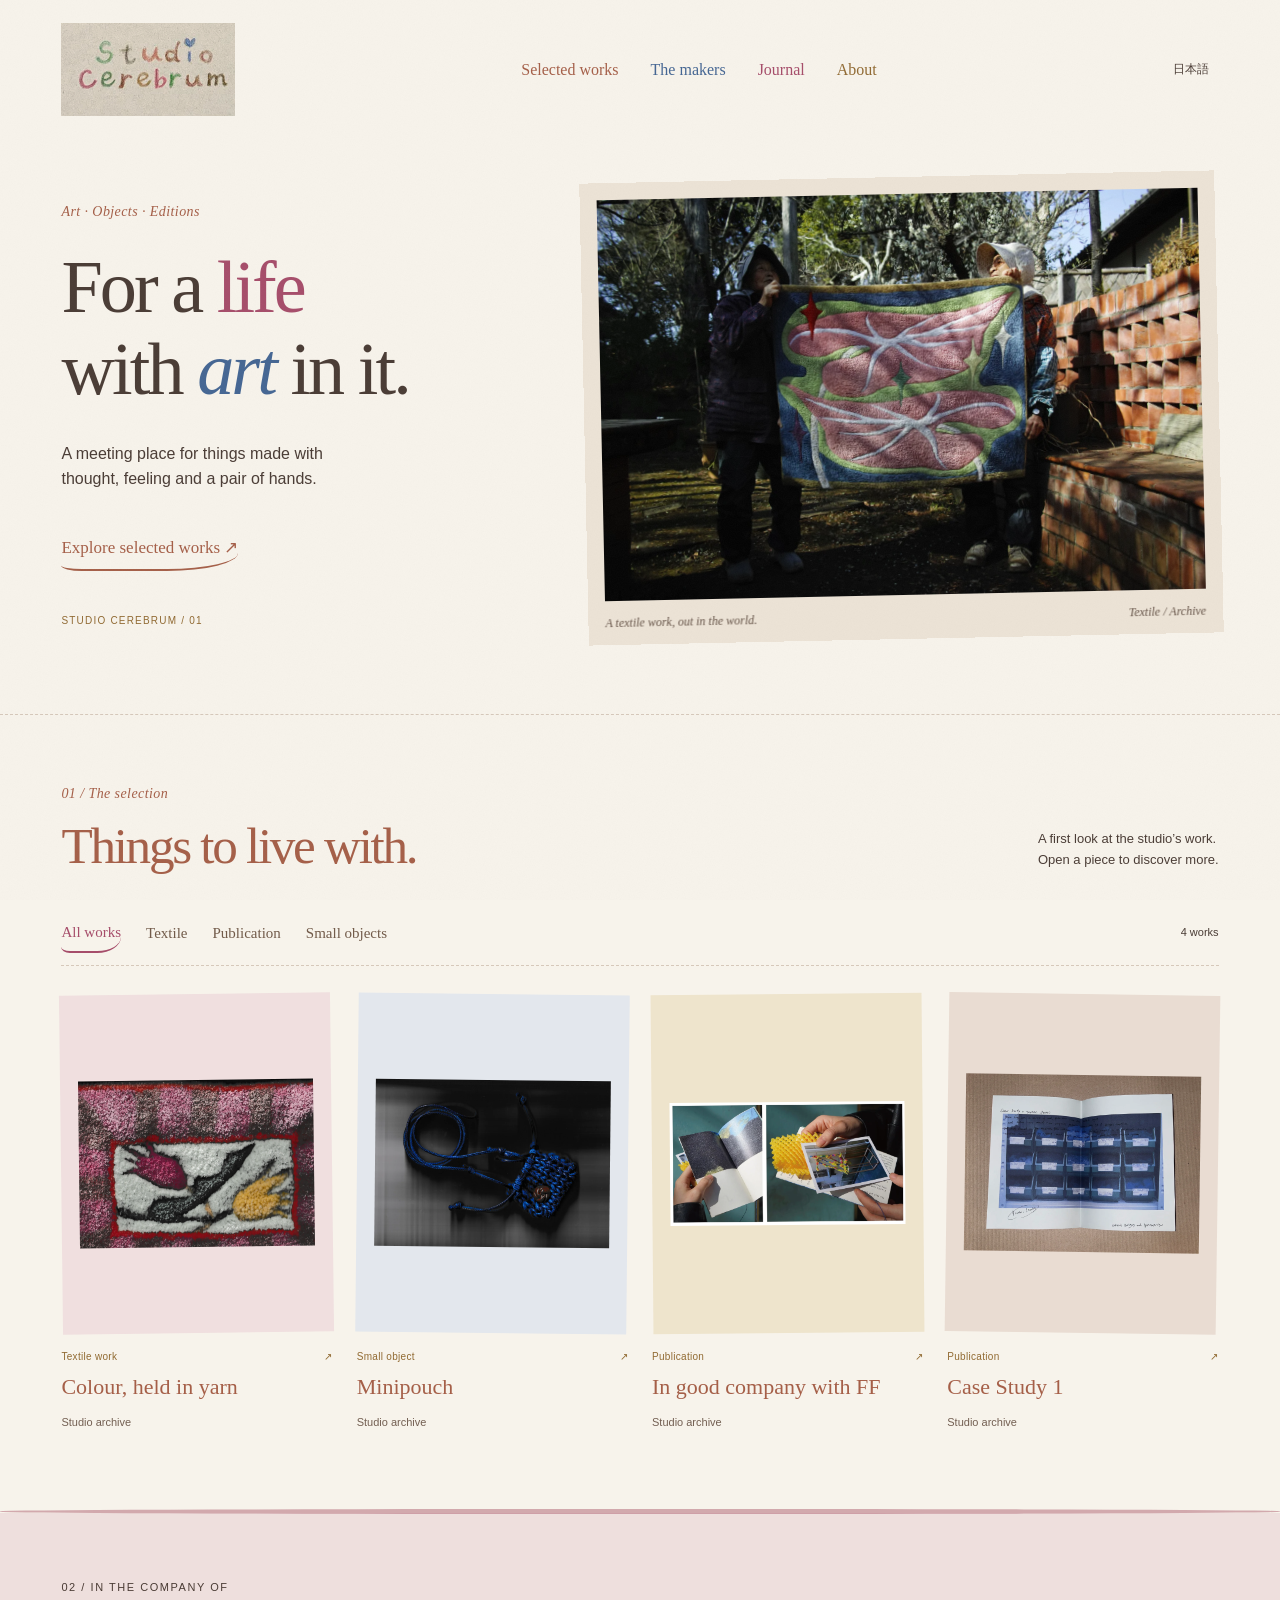
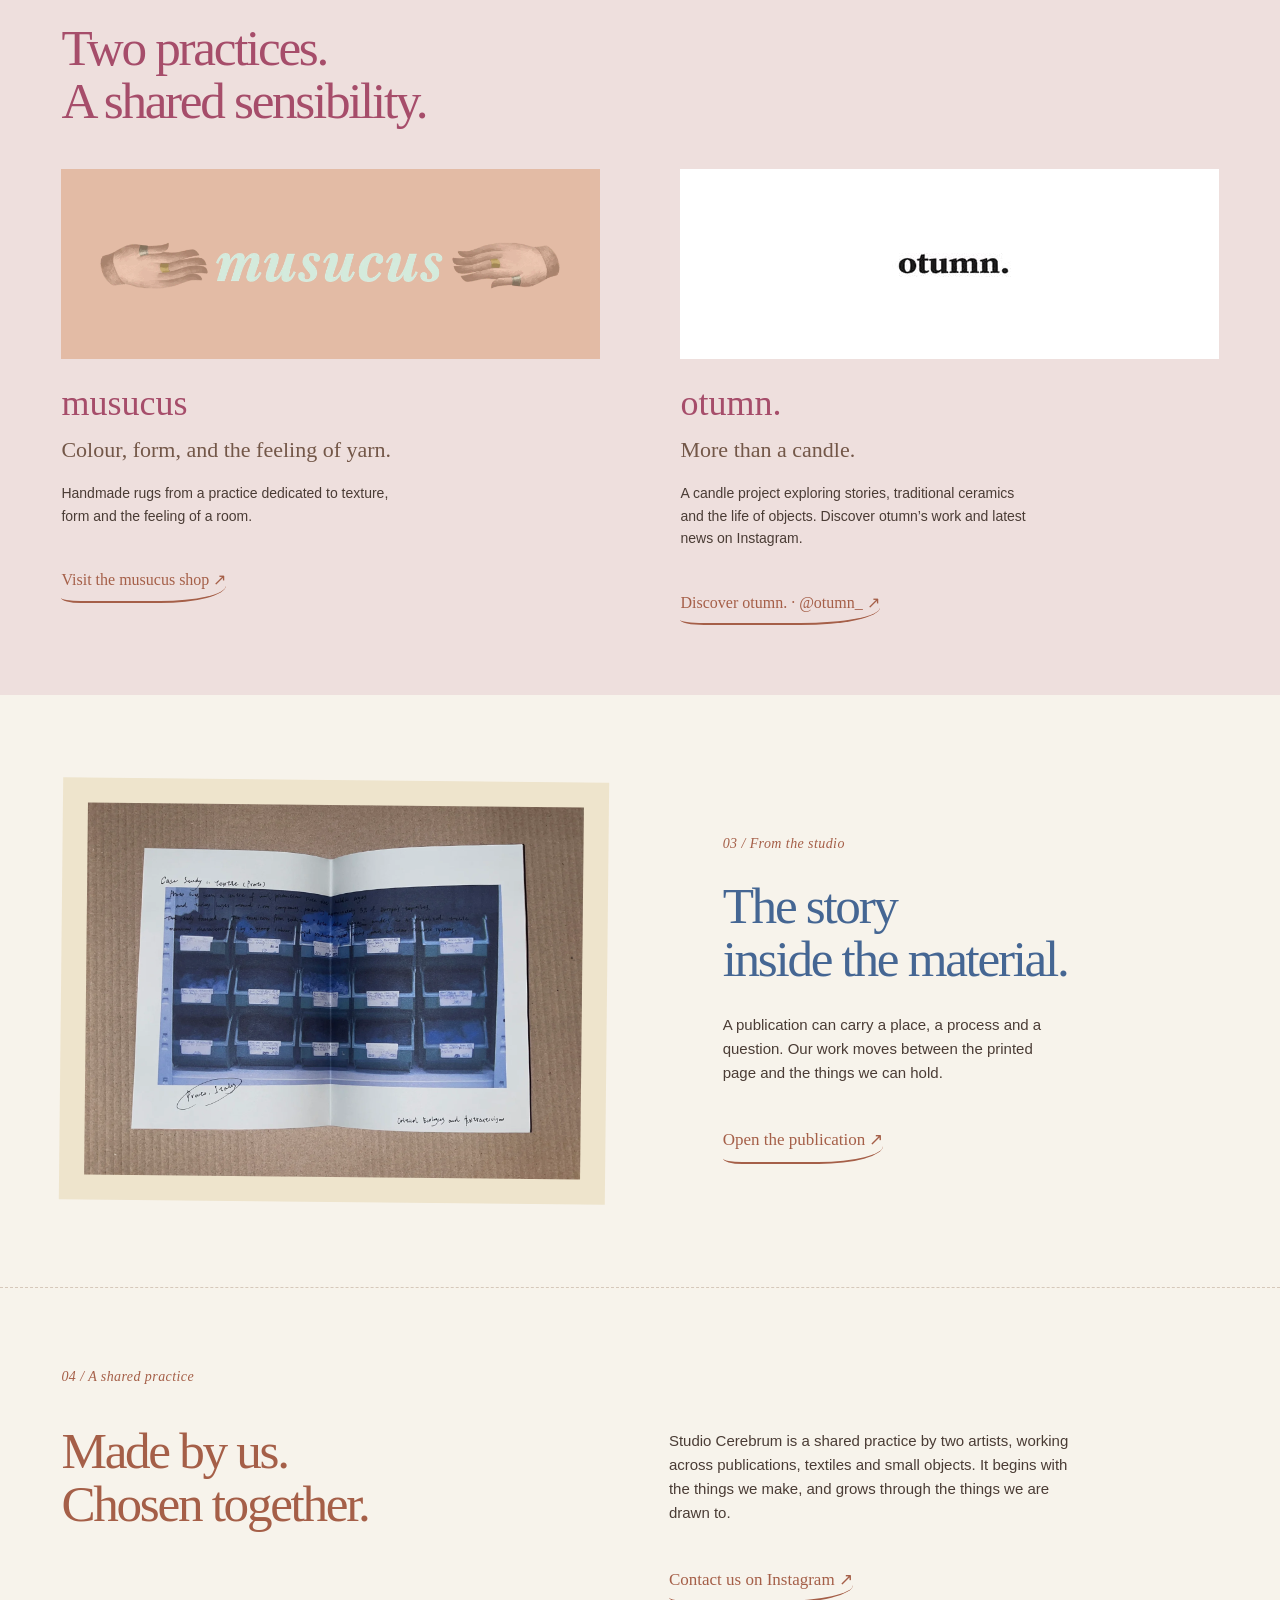
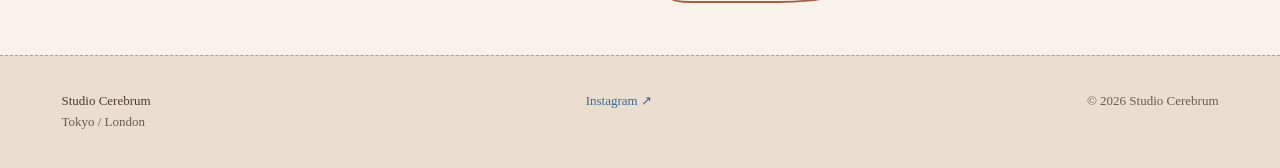
==== commit 082c2205: "Remove unconfirmed email and direct enquiries to Instagram" ====
--- a/index.html
+++ b/index.html
@@ -3,12 +3,12 @@
 <body><header><a class="brand" href="#top" aria-label="Studio Cerebrum home"><img src="assets/wordmark.webp" width="912" height="668" alt="Studio Cerebrum"></a><nav aria-label="Main"><a href="#selection" data-en="Selected works" data-ja="作品">Selected works</a><a href="#makers" data-en="The makers" data-ja="つくり手">The makers</a><a href="#journal" data-en="Journal" data-ja="読みもの">Journal</a><a href="#about" data-en="About" data-ja="私たちについて">About</a></nav><button id="language" aria-label="Switch to Japanese">日本語</button></header>
 <main id="top"><section class="hero"><div class="hero-copy"><p class="eyebrow">Art · Objects · Editions</p><h1 data-en="For a <span class='pencil-rose'>life</span><br>with <span class='pencil-blue'>art</span> in it." data-ja="<span class='pencil-blue'>アート</span>と、<br><span class='pencil-rose'>暮らしていく。</span>">For a <span class="pencil-rose">life</span><br>with <span class="pencil-blue">art</span> in it.</h1><p data-en="A meeting place for things made with thought, feeling and a pair of hands." data-ja="考えること、感じること、手を動かすこと。そこから生まれたものが集まる場所。">A meeting place for things made with thought, feeling and a pair of hands.</p><a class="text-link" href="#selection" data-en="Explore selected works ↗" data-ja="作品を見る ↗">Explore selected works ↗</a><span class="hero-no">STUDIO CEREBRUM / 01</span></div><figure class="hero-image"><img src="assets/work-rug.webp" width="5424" height="3616" fetchpriority="high" alt="A large pink and green hand-tufted rug held outdoors at a temple"><figcaption><span data-en="A textile work, out in the world." data-ja="外の世界に、テキスタイルの作品を。">A textile work, out in the world.</span><span>Textile / Archive</span></figcaption></figure></section>
 <section id="selection" class="selection"><div class="section-heading"><div><p class="eyebrow">01 / The selection</p><h2 data-en="Things to live with." data-ja="暮らしのそばに。">Things to live with.</h2></div><p class="section-note" data-en="A first look at the studio’s work.<br>Open a piece to discover more." data-ja="スタジオの作品をご紹介します。<br>それぞれの作品から、もう少し奥へ。">A first look at the studio’s work.<br>Open a piece to discover more.</p></div><div class="filters" role="group" aria-label="Filter selected works"><button class="active" data-filter="all" aria-pressed="true" data-en="All works" data-ja="すべて">All works</button><button data-filter="textile" aria-pressed="false" data-en="Textile" data-ja="テキスタイル">Textile</button><button data-filter="print" aria-pressed="false" data-en="Publication" data-ja="出版物">Publication</button><button data-filter="object" aria-pressed="false" data-en="Small objects" data-ja="小さなもの">Small objects</button><span id="count" aria-live="polite">4 works</span></div>
-<div class="works"><article data-category="textile"><button class="work-button" data-work="rug"><div class="image-mat pink"><img src="assets/Rug.webp" alt="Pink, white, black and yellow organic forms in a hand-tufted rug" width="3507" height="2480" loading="lazy"></div><div class="work-meta"><span>Textile work</span><span>↗</span></div><p data-en="Colour, held in yarn" data-ja="糸に宿る色">Colour, held in yarn</p><span class="caption">Studio archive</span></button></article><article data-category="object"><button class="work-button" data-work="pouch"><div class="image-mat sage"><img src="assets/Minipouch.webp" alt="A blue knitted pouch with a cord and bead" width="3294" height="2329" loading="lazy"></div><div class="work-meta"><span>Small object</span><span>↗</span></div><p data-en="Minipouch" data-ja="ミニポーチ">Minipouch</p><span class="caption">Studio archive</span></button></article><article data-category="print"><button class="work-button" data-work="zine"><div class="image-mat cream"><img src="assets/work-prato.webp" alt="An open publication held in hands, with a yellow mesh form" width="1209" height="615" loading="lazy"></div><div class="work-meta"><span>Publication</span><span>↗</span></div><p>In good company with FF</p><span class="caption">Studio archive</span></button></article><article data-category="print"><button class="work-button" data-work="study"><div class="image-mat gray"><img src="assets/work-zine.webp" alt="A textile research publication spread with a photograph of wool crates" width="788" height="591" loading="lazy"></div><div class="work-meta"><span>Publication</span><span>↗</span></div><p>Case Study 1</p><span class="caption">Studio archive</span></button></article></div><noscript><p>All works are shown. For details, contact the studio using the email below.</p></noscript></section>
+<div class="works"><article data-category="textile"><button class="work-button" data-work="rug"><div class="image-mat pink"><img src="assets/Rug.webp" alt="Pink, white, black and yellow organic forms in a hand-tufted rug" width="3507" height="2480" loading="lazy"></div><div class="work-meta"><span>Textile work</span><span>↗</span></div><p data-en="Colour, held in yarn" data-ja="糸に宿る色">Colour, held in yarn</p><span class="caption">Studio archive</span></button></article><article data-category="object"><button class="work-button" data-work="pouch"><div class="image-mat sage"><img src="assets/Minipouch.webp" alt="A blue knitted pouch with a cord and bead" width="3294" height="2329" loading="lazy"></div><div class="work-meta"><span>Small object</span><span>↗</span></div><p data-en="Minipouch" data-ja="ミニポーチ">Minipouch</p><span class="caption">Studio archive</span></button></article><article data-category="print"><button class="work-button" data-work="zine"><div class="image-mat cream"><img src="assets/work-prato.webp" alt="An open publication held in hands, with a yellow mesh form" width="1209" height="615" loading="lazy"></div><div class="work-meta"><span>Publication</span><span>↗</span></div><p>In good company with FF</p><span class="caption">Studio archive</span></button></article><article data-category="print"><button class="work-button" data-work="study"><div class="image-mat gray"><img src="assets/work-zine.webp" alt="A textile research publication spread with a photograph of wool crates" width="788" height="591" loading="lazy"></div><div class="work-meta"><span>Publication</span><span>↗</span></div><p>Case Study 1</p><span class="caption">Studio archive</span></button></article></div><noscript><p>All works are shown. For details, contact the studio on Instagram.</p></noscript></section>
 <section id="makers" class="maker makers-pair"><p class="eyebrow">02 / In the company of</p><h2 class="makers-heading" data-en="Two practices.<br>A shared sensibility." data-ja="ふたつの制作。<br>ひとつの感性。">Two practices.<br>A shared sensibility.</h2><div class="makers-list">
 <article class="maker-card"><a class="maker-logo musucus-mark" href="https://musucus.base.shop/" target="_blank" rel="noopener" aria-label="musucus — visit the shop"><img src="assets/musucus-logo.webp" alt="musucus — illustrated hands and wordmark" width="1800" height="286" loading="lazy"></a><div><h3>musucus</h3><p class="maker-subtitle" data-en="Colour, form, and the feeling of yarn." data-ja="色、かたち、糸の手触り。">Colour, form, and the feeling of yarn.</p><p data-en="Handmade rugs from a practice dedicated to texture, form and the feeling of a room." data-ja="質感、かたち、そして部屋に流れる空気を大切にした、ハンドメイドのラグ。">Handmade rugs from a practice dedicated to texture, form and the feeling of a room.</p><a class="text-link" href="https://musucus.base.shop/" target="_blank" rel="noopener" data-en="Visit the musucus shop ↗" data-ja="musucus のショップへ ↗">Visit the musucus shop ↗</a></div></article>
 <article class="maker-card"><a class="maker-logo otumn-mark" href="https://www.instagram.com/otumn_/" target="_blank" rel="noopener" aria-label="otumn — view Instagram"><img src="assets/otumn-logo.jpg" alt="otumn." width="150" height="150" loading="lazy"></a><div><h3>otumn.</h3><p class="maker-subtitle" data-en="More than a candle." data-ja="キャンドルの、その先に。">More than a candle.</p><p data-en="A candle project exploring stories, traditional ceramics and the life of objects. Discover otumn’s work and latest news on Instagram." data-ja="物語、伝統的な陶器、ものが持つ時間を探るキャンドルのプロジェクト。作品や最新のお知らせはInstagramへ。">A candle project exploring stories, traditional ceramics and the life of objects. Discover otumn’s work and latest news on Instagram.</p><a class="text-link" href="https://www.instagram.com/otumn_/" target="_blank" rel="noopener" data-en="Discover otumn. · @otumn_ ↗" data-ja="otumn. を見る · @otumn_ ↗">Discover otumn. · @otumn_ ↗</a></div></article>
 </div></section>
 <section id="journal" class="journal"><div class="journal-image"><img src="assets/work-zine.webp" alt="Research notes and a photograph in the Prato textile publication" width="788" height="591" loading="lazy"></div><div><p class="eyebrow">03 / From the studio</p><h2 data-en="The story<br>inside the material." data-ja="素材の中の、<br>物語。">The story<br>inside the material.</h2><p data-en="A publication can carry a place, a process and a question. Our work moves between the printed page and the things we can hold." data-ja="場所や、過程や、問いを、一冊に。私たちの制作は、紙の上と、手に触れられるものの間を行き来します。">A publication can carry a place, a process and a question. Our work moves between the printed page and the things we can hold.</p><button class="text-link" data-work="study" data-en="Open the publication ↗" data-ja="出版物を見る ↗">Open the publication ↗</button></div></section>
-<section id="about" class="about"><p class="eyebrow">04 / A shared practice</p><h2 data-en="Made by us.<br>Chosen together." data-ja="私たちがつくるもの。<br>一緒に選ぶもの。">Made by us.<br>Chosen together.</h2><div><p data-en="Studio Cerebrum is a shared practice by two artists, working across publications, textiles and small objects. It begins with the things we make, and grows through the things we are drawn to." data-ja="Studio Cerebrum は、二人のアーティストによる共同の活動です。出版物、テキスタイル、小さなオブジェクト。自分たちがつくるものから始まり、心を惹かれるものへと広がっていきます。">Studio Cerebrum is a shared practice by two artists, working across publications, textiles and small objects. It begins with the things we make, and grows through the things we are drawn to.</p><a class="text-link" href="mailto:info.studiocerebrum@gmail.com" data-en="Get in touch ↗" data-ja="お問い合わせ ↗">Get in touch ↗</a></div></section>
-</main><footer><p>Studio Cerebrum<br><span>Tokyo / London</span></p><a href="https://www.instagram.com/studio_cerebrum/" target="_blank" rel="noopener">Instagram ↗</a><a href="mailto:info.studiocerebrum@gmail.com">info.studiocerebrum@gmail.com</a><span>© 2026 Studio Cerebrum</span></footer>
-<dialog id="work-dialog" aria-labelledby="work-title"><button id="close-dialog" class="close" aria-label="Close work details">Close ×</button><div class="dialog-grid"><img id="work-image" src="assets/Rug.webp" alt=""><div><p class="eyebrow" id="work-kind"></p><h2 id="work-title"></h2><p id="work-description"></p><p class="note" data-en="For prices, dimensions, materials and availability, please contact the studio." data-ja="価格、サイズ、素材、在庫については、スタジオまでお問い合わせください。">For prices, dimensions, materials and availability, please contact the studio.</p><a id="work-contact" class="text-link" href="mailto:info.studiocerebrum@gmail.com" data-en="Enquire about this work ↗" data-ja="この作品について問い合わせる ↗">Enquire about this work ↗</a></div></div></dialog><script src="app.js"></script></body></html>
+<section id="about" class="about"><p class="eyebrow">04 / A shared practice</p><h2 data-en="Made by us.<br>Chosen together." data-ja="私たちがつくるもの。<br>一緒に選ぶもの。">Made by us.<br>Chosen together.</h2><div><p data-en="Studio Cerebrum is a shared practice by two artists, working across publications, textiles and small objects. It begins with the things we make, and grows through the things we are drawn to." data-ja="Studio Cerebrum は、二人のアーティストによる共同の活動です。出版物、テキスタイル、小さなオブジェクト。自分たちがつくるものから始まり、心を惹かれるものへと広がっていきます。">Studio Cerebrum is a shared practice by two artists, working across publications, textiles and small objects. It begins with the things we make, and grows through the things we are drawn to.</p><a class="text-link" href="https://www.instagram.com/studio_cerebrum/" target="_blank" rel="noopener" data-en="Contact us on Instagram ↗" data-ja="Instagramでお問い合わせ ↗">Contact us on Instagram ↗</a></div></section>
+</main><footer><p>Studio Cerebrum<br><span>Tokyo / London</span></p><a href="https://www.instagram.com/studio_cerebrum/" target="_blank" rel="noopener">Instagram ↗</a><span>© 2026 Studio Cerebrum</span></footer>
+<dialog id="work-dialog" aria-labelledby="work-title"><button id="close-dialog" class="close" aria-label="Close work details">Close ×</button><div class="dialog-grid"><img id="work-image" src="assets/Rug.webp" alt=""><div><p class="eyebrow" id="work-kind"></p><h2 id="work-title"></h2><p id="work-description"></p><p class="note" data-en="For prices, dimensions, materials and availability, please contact the studio." data-ja="価格、サイズ、素材、在庫については、スタジオまでお問い合わせください。">For prices, dimensions, materials and availability, please contact the studio.</p><a id="work-contact" class="text-link" href="https://www.instagram.com/studio_cerebrum/" target="_blank" rel="noopener" data-en="Ask about this work on Instagram ↗" data-ja="Instagramでこの作品について問い合わせる ↗">Ask about this work on Instagram ↗</a></div></div></dialog><script src="app.js"></script></body></html>
